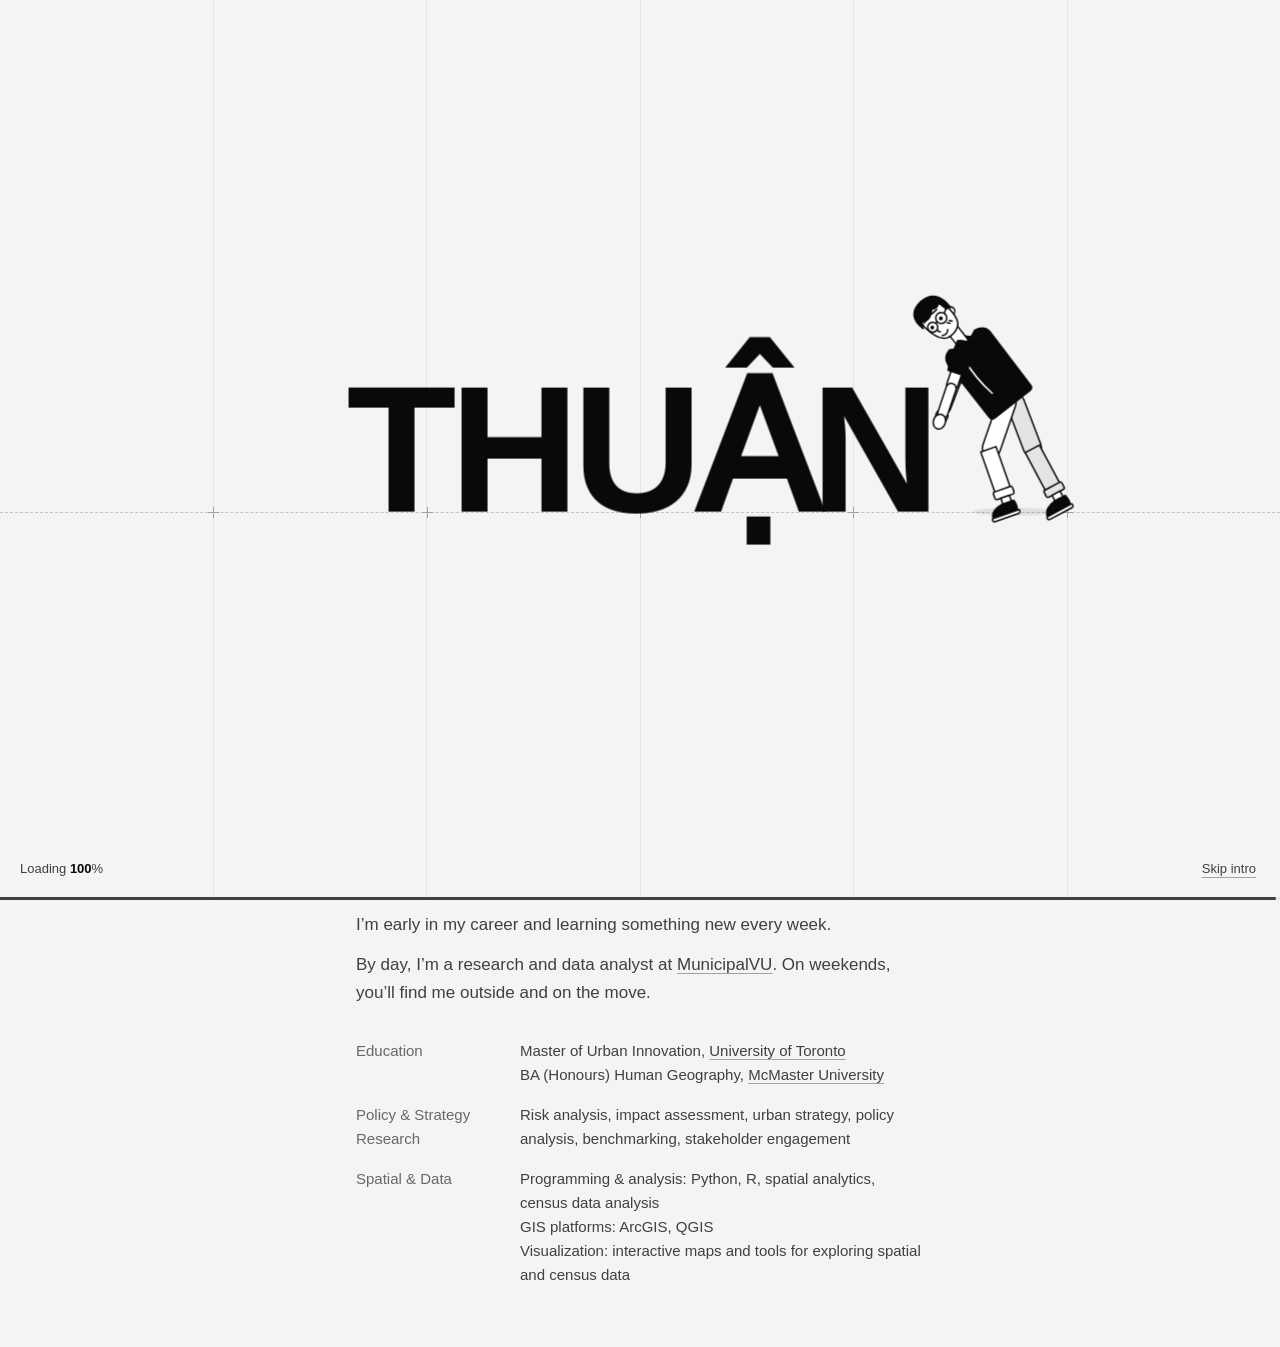
==== index.html @ a72962d1 "Give the home intro a lead line, tidy spacing, theme selection and focus Co-Authored-By: Claude Opus" ====
<!DOCTYPE html>
<html lang="en">
<head>
  <meta charset="UTF-8">
  <meta name="viewport" content="width=device-width, initial-scale=1.0">
  <link rel="preconnect" href="https://rsms.me/">
  <link rel="stylesheet" href="https://rsms.me/inter/inter.css">

  <link rel="stylesheet" href="assets/css/styles.css?v=1.13.0">
  <link rel="stylesheet" href="assets/hero/hero.css?v=1.3.0">
  <link rel="stylesheet" href="assets/preloader/preloader.css?v=1.0.0">

  <!-- Intro: GSAP, and take over the screen only on a visitor's first page view this session -->
  <script src="https://cdnjs.cloudflare.com/ajax/libs/gsap/3.12.5/gsap.min.js"></script>
  <script>
    try {
      if (window.gsap && !sessionStorage.getItem('intro-seen')) document.documentElement.classList.add('is-loading');
    } catch (e) { /* storage blocked: skip the intro */ }
  </script>

  <!-- SEO -->
  <title>Thuan Truong</title>
  <meta name="description" content="I'm Thuan Truong, an urban innovator based in the Greater Toronto Area.">
  <meta name="keywords" content="Thuan Truong, urban innovation, university of toronto, Thuan Truong, Tim Truong">

  <!-- Favicons -->
  <link rel="icon" href="/favicon.ico" sizes="32x32">
  <link rel="icon" href="/favicon.svg" type="image/svg+xml">
  <link rel="apple-touch-icon" href="/apple-touch-icon.png">

  <!-- Browser Theme Colours -->
  <meta name="theme-color" content="#fafafa">

  <!-- Open Graph -->
  <meta property="og:title" content="Thuan Truong | Urban Innovator in the Greater Toronto Area" />
  <meta property="og:description" content="Urban innovator in the Greater Toronto Area, using data to help cities make better decisions." />
  <meta property="og:type" content="website" />
  <meta property="og:site_name" content="Thuan Truong" />
  <meta property="og:locale" content="en_CA" />
  <meta property="og:image" content="https://www.thuantruong.com/icon.png" />

  <!-- Google Search Console -->
  <meta name="google-site-verification" content="v890DFK9hiMHU7zcKtVhaKHDAS08AL4XnvqRzfYTud4" />

  <!-- Canonical URL -->
  <link rel="canonical" href="https://www.thuantruong.com/" />

  <!-- Schema.org structured data -->
  <script type="application/ld+json">
    {
      "@context": "https://schema.org",
      "@type": "Person",
      "name": "Thuận Truong",
      "jobTitle": "Research and Data Analyst",
      "worksFor": {
        "@type": "Organization",
        "name": "MunicipalVU",
        "url": "https://municipalvu.ca/"
      },
      "address": {
        "@type": "PostalAddress",
        "addressLocality": "Greater Toronto Area",
        "addressRegion": "Ontario",
        "addressCountry": "Canada"
      },
      "url": "https://www.thuantruong.com/",
      "sameAs": [
        "https://www.linkedin.com/in/tt-truong/"
      ],
      "email": "truongthuan216@gmail.com"
    }
  </script>

</head>
<body class="home">

  <!-- Intro: plays once per session (assets/preloader). Hidden unless html.is-loading. -->
  <div class="pl" id="preloader">
    <div class="pl-grid" aria-hidden="true"></div>

    <div class="pl-stage" aria-hidden="true">
      <div class="pl-guide"></div>
      <div class="pl-marks"></div>

      <div class="pl-push">
      <div class="pl-word">
        <span class="pl-marker"></span>
        <span class="pl-l"><span class="pl-g">T</span></span><span class="pl-l"><span class="pl-g">h</span></span><span class="pl-l"><span class="pl-g">u</span></span><span class="pl-l"><span class="pl-g">ậ</span></span><span class="pl-l"><span class="pl-g">n</span></span><span class="pl-base"></span>
      </div>
      </div>

      <!-- SVG is assembled from the part templates in CHARACTER below -->
      <div class="pl-char"></div>
    </div>

    <div class="pl-bar" aria-hidden="true"><div class="pl-bar-fill"></div></div>
    <span class="pl-count" aria-hidden="true">Loading <b>0</b>%</span>
    <span class="pl-sr" role="status">Loading Thuận Trương’s website</span>
    <button class="pl-skip" type="button">Skip intro</button>
  </div>

  <main class="home-column">
  <section class="hero" aria-labelledby="hero-title">
    <h1 class="hero-title" id="hero-title">
      <span class="hero-line"><span class="hero-hello" id="greeting-toggle" role="button" tabindex="0" aria-pressed="false" aria-controls="pronunciation" aria-describedby="hero-hint"><span class="hero-hint" id="hero-hint" aria-hidden="true">Tap “Xin chào” for pronunciation</span>Xin chào,</span></span>
      <span class="hero-line">I’m <span class="hero-marker">Thuận</span><span class="visually-hidden"> Truong</span></span>
    </h1>

    <div class="hero-pron" id="pronunciation">
      <p>"Xin chào" means "Hello" and is pronounced like "seen chow" with careful attention to tones.</p>
      <p><strong>Xin:</strong> Pronounced like "seen" with a soft 's' sound, using a mid-level tone without rising or falling inflection.</p>
      <p><strong>Chào:</strong> Pronounced like "chow" but with a falling tone, starting high and dropping down. The tone is crucial, as it distinguishes this greeting from other words with similar sounds.</p>
    </div>

    <div class="hero-grid">
      <site-avatar class="hero-avatar"></site-avatar>

      <div class="hero-side">
        <div class="hero-meter">
          <div class="hero-meter-row">
            <span class="hero-label">Current mood</span>
            <span class="hero-mood">chill</span>
          </div>
          <div class="hero-meter-row hero-meter-row--bar">
            <span class="hero-label">Patience</span>
            <span class="hero-label hero-num">100%</span>
          </div>
          <div class="hero-track" aria-hidden="true"><div class="hero-fill"></div></div>
        </div>

        <div class="hero-copy">
          <div class="site-social">
            <ul>
              <li><a href="https://www.linkedin.com/in/tt-truong/" target="_blank" aria-label="LinkedIn"><img src="assets/icons/linkedin-icon.png" alt=""></a></li>
              <li><a href="mailto:truongthuan216@gmail.com" aria-label="Email"><img src="assets/icons/email-icon.png" alt=""></a></li>
            </ul>
          </div>
        </div>
      </div>
    </div>
  </section>

    <hr class="home-divider">

    <nav class="site-nav">
      <ul>
        <li hidden><a href="index.html" data-panel="home" aria-current="page">home</a></li>
        <li><a href="projects/" data-panel="projects">projects</a></li>
        <li><a href="writings/" data-panel="writings">writings</a></li>
      </ul>
    </nav>

    <section class="home-panel is-active" id="panel-home" aria-label="home">
      <div class="home-intro">
        <p class="intro-lead">I’m an urban innovator in the Greater Toronto Area. I use data to <span class="intro-mark">help cities make better decisions.</span></p>
        <p>I’m early in my career and learning something new every week.</p>
        <p>By day, I’m a research and data analyst at <a href="https://municipalvu.ca/" target="_blank" rel="noopener noreferrer" class="location-link">MunicipalVU</a>. On weekends, you’ll find me outside and on the move.</p>
      </div>

      <dl class="home-facts">
        <div class="fact">
          <dt>Education</dt>
          <dd>
            <p>Master of Urban Innovation, <a href="https://www.utoronto.ca/" target="_blank" rel="noopener noreferrer" class="location-link">University of Toronto</a></p>
            <p>BA (Honours) Human Geography, <a href="https://www.mcmaster.ca/" target="_blank" rel="noopener noreferrer" class="location-link">McMaster University</a></p>
          </dd>
        </div>
        <div class="fact">
          <dt>Policy &amp; Strategy Research</dt>
          <dd>Risk analysis, impact assessment, urban strategy, policy analysis, benchmarking, stakeholder engagement</dd>
        </div>
        <div class="fact">
          <dt>Spatial &amp; Data</dt>
          <dd>
            <p>Programming &amp; analysis: Python, R, spatial analytics, census data analysis</p>
            <p>GIS platforms: ArcGIS, QGIS</p>
            <p>Visualization: interactive maps and tools for exploring spatial and census data</p>
          </dd>
        </div>
      </dl>
    </section>

    <section class="home-panel" id="panel-projects" aria-label="projects" hidden>
      <!-- Rendered from the projects array in assets/js/scripts.js -->
      <ol class="entry-feed" id="project-list">
        <li class="feed-empty">No projects published yet. The first one is on its way.</li>
      </ol>
    </section>

    <section class="home-panel" id="panel-writings" aria-label="writings" hidden>
      <!-- Rendered from the blogPosts array in assets/js/scripts.js -->
      <ol class="entry-feed" id="blog-list">
        <li class="feed-empty" id="blog-empty-placeholder">No writing published yet. The first essay is on its way.</li>
      </ol>
    </section>
  </main>

  <script src="assets/js/scripts.js?v=1.6.6"></script>
  <script type="module" src="assets/hero/hero.js?v=1.6.0"></script>
  <script src="assets/preloader/preloader.js?v=1.0.0"></script>

  <!-- 100% privacy-first analytics -->
  <script async src="https://scripts.simpleanalyticscdn.com/latest.js"></script>

</body>
</html>
---- assets/css/styles.css ----
* {
  margin: 0;
  padding: 0;
  box-sizing: border-box;
}

:root {
  --primary-color: #09090b;
  --primary-accent: #3f3f46;
  --secondary-color: #67676f;
  --subtle: #a1a1aa;
  --background-color: #f4f4f5;
  --surface-color: #e4e4e7;
}

html {
  font-size: 62.5%;
}

::selection {
  background-color: var(--primary-color);
  color: var(--background-color);
}

a:focus-visible,
button:focus-visible {
  outline: 2px solid var(--primary-color);
  outline-offset: 3px;
  border-radius: 2px;
}

body {
  font-family: Inter, sans-serif;
  font-feature-settings: 'liga' 1, 'calt' 1; /* fix for Chrome */
  color: var(--primary-color);
  background-color: var(--background-color);
  padding-top: calc(3vw + 5rem);
}

@supports (font-variation-settings: normal) {
  body { font-family: InterVariable, sans-serif; }
}


/* SITE HEADER */


.site-header {
  position: fixed;
  top: 0;
  left: 0;
  right: 0;
  z-index: 1000;
  display: flex;
  align-items: center;
  justify-content: space-between;
  padding: 1.5vw;
  background-color: var(--background-color);
  border-bottom: 1px solid var(--surface-color);
  gap: 2rem;
}

/* SITE NAVIGATION */


.site-nav {
  position: static;
  display: flex;
  align-items: center;
  height: auto;
}

.site-nav ul {
  display: flex;
  align-items: center;
  gap: 1rem;
  list-style: none;
}

.site-nav a {
  display: inline-block;
  font-size: 2rem;
  padding: 0.4rem 1rem;
  border-radius: 999px;
  text-decoration: none;
  color: var(--secondary-color);
  transition: transform 0.25s ease, color 0.25s ease, background-color 0.25s ease;
}

.site-nav a[aria-current="page"] {
  color: var(--primary-color);
  background-color: var(--surface-color);
}

@media (hover: hover) {
  .site-nav a:hover {
    color: var(--primary-color);
    transform: skew(-12deg);
  }
}

@media (max-width: 768px) {
  .site-header {
    padding: 3vw;
    gap: 1rem;
  }

  .site-nav ul {
    gap: 0.6rem;
  }

  .site-nav a {
    font-size: 1.6rem;
    padding: 0.3rem 0.8rem;
  }
}

.nav-home span {
  display: inline-block;
  animation: footer-letter-float 2.4s ease-in-out infinite;
}

.nav-home span:nth-child(1) { animation-delay: 0s; }
.nav-home span:nth-child(2) { animation-delay: 0.1s; }
.nav-home span:nth-child(3) { animation-delay: 0.2s; }
.nav-home span:nth-child(4) { animation-delay: 0.3s; }
.nav-home span:nth-child(5) { animation-delay: 0.4s; }
.nav-home span:nth-child(6) { animation-delay: 0.5s; }


/* SITE SOCIAL ICONS */


.site-social {
  position: static;
  display: flex;
  align-items: center;
  height: auto;
}

.site-social ul {
  display: flex;
  align-items: center;
  gap: 0.8rem;
  list-style: none;
}

.site-social a {
  display: flex;
  align-items: center;
  justify-content: center;
  width: 4.4rem;
  height: 4.4rem;
  background-color: #fff;
  border-radius: 50%;
  transition: transform 0.25s ease;
}

.site-social img {
  height: 2.4rem;
  width: auto;
  display: block;
}

@media (hover: hover) {
  .site-social a:hover {
    transform: scale(1.1);
  }
}

@media (max-width: 768px) {
  .site-social a {
    width: 3.4rem;
    height: 3.4rem;
  }

  .site-social img {
    height: 1.8rem;
  }
}


/* ABOUT SECTION */


.about-section {
  width: 95%;
  margin: 10vh auto 0 auto;
  padding-bottom: 16rem;
}

.about {
  display: grid;
  grid-template-columns: 1fr 3fr;
}

.about h2 {
  font-size: 4rem;
  font-weight: 400;
  color: var(--primary-accent);
}

.about-list:not(:last-child) {
  margin-bottom: 10rem;
}

.about-item:not(:last-child) {
  margin-bottom: 3rem;
}

.about-item h3 {
  font-size: 3rem;
  font-weight: 300;
  margin-bottom: 1rem;
  display: flex;
  align-items: center;
  gap: 1rem;
}

.about-projects h3 {
  margin-bottom: 0;
}

.about-item-note {
  font-size: 2.5rem;
  font-weight: 200;
  color: var(--subtle);
}

.about-item p {
  font-size: 2.5rem;
  font-weight: 200;
}

.languages-tag {
  color: var(--secondary-color);
  padding: 0.5rem 0;
  display: flex;
  justify-content: space-between;
}

.project-date {
  color: var(--subtle);
  font-weight: 200;
}

.location-link {
  color: inherit;
  text-decoration: underline;
  text-underline-offset: 3px;
  text-decoration-color: var(--subtle);
  transition: text-decoration-color 0.25s ease, color 0.25s ease;
}

@media (hover: hover) {
  .location-link:hover {
    color: var(--primary-accent);
    text-decoration-color: var(--primary-accent);
  }
}

@media (max-width: 768px) {
  .about-section {
    padding-bottom: 10rem;
  }

  .about {
    grid-template-columns: 1fr;
  }

  .about h2:not(:last-child) {
    margin-bottom: 2rem;
  }

  .about-list:not(:last-child) {
    margin-bottom: 5rem;
  }
}


/* SHARED ANIMATION */


@keyframes footer-letter-float {
  0%, 100% {
    transform: translateY(0);
  }
  50% {
    transform: translateY(-0.6rem);
  }
}


/* HOMEPAGE: single centered column */


.home {
  padding-top: 0;
}

.home-column {
  max-width: 60rem;
  margin: 0 auto;
  padding: max(6rem, 12vh) 1.6rem 6rem;
}

.home .site-social {
  margin-top: 2.4rem;
}

.home-divider {
  border: 0;
  border-top: 1px solid var(--surface-color);
  margin-top: 2rem;
}

.home .site-nav {
  margin-top: 2rem;
}

.home .site-nav ul {
  flex-wrap: wrap;
  gap: 2.4rem;
}

.home .site-nav a {
  padding: 0;
  border-radius: 0;
}

.home .site-nav a[aria-current="page"] {
  background-color: transparent;
  text-decoration: underline;
  text-decoration-thickness: 1px;
  text-underline-offset: 0.6rem;
}

.home .site-social ul {
  gap: 1.6rem;
}

.home .site-social a {
  width: auto;
  height: auto;
  background-color: transparent;
  border-radius: 0;
}

.home-panel {
  margin-top: 3.2rem;
}

.home-panel.is-active {
  animation: home-panel-in 0.35s ease-out;
}

@keyframes home-panel-in {
  from { opacity: 0; transform: translateY(0.8rem); }
  to { opacity: 1; transform: none; }
}

@media (prefers-reduced-motion: reduce) {
  .home-panel.is-active {
    animation: none;
  }
}

@media (max-width: 600px) {
  .home-column {
    padding-top: 3rem;
  }
}


/* INNER PAGES (writings) */


.section-label {
  font-size: 1.1rem;
  font-weight: 500;
  text-transform: uppercase;
  letter-spacing: 0.12em;
  color: var(--subtle);
  margin-bottom: 1.2rem;
}

.page {
  max-width: 72rem;
  margin: 0 auto;
  padding: 6rem 1.6rem 8rem;
}

.page-header h1 {
  font-size: clamp(3.6rem, 7vw, 5.6rem);
  font-weight: 500;
  letter-spacing: -0.04em;
  line-height: 1;
}

.page-header p {
  margin-top: 1rem;
  font-size: 1.6rem;
  color: var(--secondary-color);
}

.page-section {
  margin-top: 4.8rem;
}

@media (max-width: 600px) {
  .page {
    padding-top: 3.2rem;
  }

  .page-section {
    margin-top: 3.6rem;
  }
}


/* HOME INTRO + TEASER GRID: plain text, no boxes */


.home-intro p {
  font-size: 1.7rem;
  line-height: 1.65;
  color: var(--primary-accent);
}

.home-intro p + p {
  margin-top: 1.2rem;
}

/* The one statement the page makes about the work: hero weight, same highlighter as the name. */
.home-intro .intro-lead {
  font-size: 2.2rem;
  font-weight: 650;
  line-height: 1.28;
  letter-spacing: -0.02em;
  color: var(--primary-color);
  text-wrap: balance;
}

@media (min-width: 768px) {
  .home-intro .intro-lead {
    font-size: 2.8rem;
  }
}

.home-intro .intro-lead + p {
  margin-top: 2.4rem;
}

.intro-mark {
  padding-inline: 0.04em;
  background: linear-gradient(transparent 58%, #f2b31b 58%, #f2b31b 92%, transparent 92%);
  -webkit-box-decoration-break: clone;
  box-decoration-break: clone;
}

/* PROJECT & WRITING FEEDS: plain text list */


.entry-feed {
  list-style: none;
}

.entry-item + .entry-item {
  margin-top: 3.6rem;
}

.entry-date {
  font-size: 1.3rem;
  color: var(--subtle);
}

.entry-heading {
  margin-top: 0.4rem;
  font-size: 2rem;
  font-weight: 500;
  line-height: 1.3;
}

.entry-heading a {
  color: inherit;
  text-decoration: underline;
  text-decoration-color: transparent;
  text-underline-offset: 3px;
  transition: text-decoration-color 0.2s ease;
}

@media (hover: hover) {
  .entry-heading a:hover {
    text-decoration-color: currentColor;
  }
}

.entry-subtitle {
  margin-top: 0.2rem;
  font-size: 1.4rem;
  color: var(--secondary-color);
}

.entry-subtitle:empty {
  display: none;
}

.entry-teaser {
  margin-top: 0.8rem;
  font-size: 1.6rem;
  line-height: 1.65;
  color: var(--primary-accent);
  max-width: 60ch;
}

.feed-empty {
  font-size: 1.6rem;
  line-height: 1.65;
  color: var(--secondary-color);
}


/* HOME FACTS: education + skills as plain text rows */


.home-facts {
  margin-top: 3.2rem;
  display: grid;
  gap: 1.6rem;
}

.fact {
  display: grid;
  grid-template-columns: 14rem 1fr;
  gap: 0.4rem 2.4rem;
  font-size: 1.5rem;
  line-height: 1.6;
}

.fact dt {
  color: var(--secondary-color);
}

.fact dd {
  color: var(--primary-accent);
}

@media (max-width: 600px) {
  .home-facts {
    gap: 2.4rem;
  }

  .fact {
    grid-template-columns: 1fr;
  }
}
---- assets/hero/hero.css ----
/*
 * Home hero: hint + headline on top, then avatar (centre), copy (left) and
 * mood meter (right) on wide screens; a single stack on narrow ones. Uses the
 * site's tokens and Inter from assets/css/styles.css.
 * Note: the site sets html { font-size: 62.5% }, so 1rem = 10px here.
 */
.hero {
  --hero-marker: #f2b31b;
  /* Headline size: two lines on phones, one line from 640px. Also used to tuck the avatar under it. */
  --hero-type: min(13.5vw, 76px);

  position: relative;
  isolation: isolate;
  display: flex;
  flex-direction: column;
  align-items: center;
  /* Wider than the 60rem column so the three columns fit; 16px gutters. */
  width: calc(2 * min(50vw - 16px, 600px));
  margin-left: calc(50% - min(50vw - 16px, 600px));
  text-align: center;
  color: var(--primary-color);
}
@media (min-width: 640px) {
  .hero {
    --hero-type: min(calc((100vw - 64px) / 10.2), 84px);
  }
}

/* Less top padding than the column's default (12vh) so the hero sits higher. */
.home-column:has(> .hero) {
  padding-top: max(3.2rem, 6vh);
}

/* Hint: sits directly above "Xin chào," (it lives inside that button). */
.hero-hint {
  position: absolute;
  bottom: 100%;
  left: 50%;
  translate: -50% 0;
  margin-bottom: 0.4rem;
  font-size: 1.3rem;
  font-weight: 500;
  line-height: 1.2;
  letter-spacing: 0;
  text-transform: none;
  white-space: nowrap;
  color: var(--primary-accent);
}

/* 2. Headline */
.hero-title {
  width: max-content;
  margin-top: 1.6rem; /* room for the hint above "Xin chào," */
  padding-block: 0.08em;
  font-size: var(--hero-type);
  font-weight: 900;
  line-height: 1.16;
  letter-spacing: -0.04em;
  text-transform: uppercase;
}
.hero-line {
  display: block;
}
@media (min-width: 640px) {
  .hero-title {
    line-height: 1.1;
    white-space: nowrap;
  }
  .hero-line {
    display: inline;
  }
}
.hero-hello {
  position: relative;
  cursor: pointer;
  border-radius: 0.08em;
}
.hero-hello:focus-visible {
  outline: 3px solid var(--primary-color);
  outline-offset: 4px;
}
/* Highlighter pass on the lower half of the name. */
.hero-marker {
  padding-inline: 0.05em;
  background: linear-gradient(transparent 54%, var(--hero-marker) 54%, var(--hero-marker) 90%, transparent 90%);
  -webkit-box-decoration-break: clone;
  box-decoration-break: clone;
}

/* Pronunciation guide, opened by tapping "Xin chào," (scripts.js toggles .is-flipped). */
.hero-pron {
  display: none;
  max-width: 52ch;
  margin-top: 1.2rem;
  font-size: 1.5rem;
  line-height: 1.6;
  color: var(--primary-accent);
}
.hero-pron p + p {
  margin-top: 0.6rem;
}
.hero:has(.hero-hello.is-flipped) .hero-pron {
  display: block;
}

/* 3. Avatar, with the mood meter and the copy always stacked under it. */
.hero-grid {
  display: grid;
  grid-template-columns: minmax(0, 1fr);
  justify-items: center;
  width: 100%;
  text-align: left;
}
.hero-side {
  position: relative;
  z-index: 10;
  width: 100%;
  max-width: 42rem;
  margin-top: 2rem;
}
.hero-copy {
  margin-top: 1.6rem;
}

@media (min-width: 640px) {
  .hero-side {
    max-width: 46rem;
  }
}

/* Social icons under the meter */
.home .hero .site-social {
  margin-top: 0.8rem;
  margin-left: -1rem; /* optically align the first icon with the text */
}
.home .hero .site-social ul {
  gap: 0.4rem;
}
.home .hero .site-social a {
  width: 44px;
  height: 44px;
}

/* Mood meter */
.hero-meter-row {
  display: flex;
  align-items: baseline;
  justify-content: space-between;
  margin-bottom: 1.2rem;
}
/* Patience: the number sits right beside its label, not at the far end of the row. */
.hero-meter-row--bar {
  justify-content: flex-start;
  gap: 0.8rem;
  margin-bottom: 0.6rem;
}
.hero-label {
  font-size: 1.3rem;
  font-weight: 500;
  line-height: 1.2;
  color: var(--secondary-color);
}
.hero-num {
  font-variant-numeric: tabular-nums;
}
.hero-mood {
  font-size: 1.5rem;
  font-weight: 700;
  letter-spacing: -0.01em;
}
.hero-track {
  height: 6px;
  overflow: hidden;
  border-radius: 999px;
  background: var(--surface-color);
}
.hero-fill {
  width: 100%;
  height: 100%;
  border-radius: inherit;
  background: var(--primary-accent);
  transition: width 0.15s;
}

/* ------------------------------------------------------------------------
 * <site-avatar> (assets/hero/avatar.js)
 * --------------------------------------------------------------------- */
.hero-avatar {
  display: block;
  position: relative;
  width: clamp(240px, 64vw, 340px);
  aspect-ratio: 1;
  margin-top: 11rem; /* room for the notes above the avatar on phones */
}
@media (min-width: 640px) {
  .hero-avatar {
    width: clamp(260px, min(42vw, 46svh), 440px);
    margin-top: 0;
  }
}
@media (min-width: 960px) {
  /* Tuck up under the headline so the hair breaks over the type. */
  .hero-grid {
    --avatar-w: clamp(280px, min(32vw, 44svh), 440px);
  }
  .hero-avatar {
    --note-top: calc(var(--hero-type) * 0.3 + 1rem); /* keep the top notes below the headline */
    width: var(--avatar-w);
    margin-top: calc(var(--hero-type) * -0.3);
  }
}
/* While the pronunciation guide is open, sit below it instead of tucking up over it. */
@media (min-width: 640px) {
  .hero:has(.hero-hello.is-flipped) .hero-avatar {
    --note-top: 0px;
    margin-top: 2.4rem;
  }
}

.avatar-figure {
  position: relative;
  z-index: 30;
  width: 100%;
  height: 100%;
  border-radius: 40% 40% 12% 12%;
  cursor: grab;
  -webkit-tap-highlight-color: transparent;
  -webkit-user-select: none;
  user-select: none;
  transition: transform 0.4s cubic-bezier(0.34, 1.56, 0.64, 1);
}
.avatar-figure:focus-visible {
  outline: 3px solid var(--primary-color);
  outline-offset: 4px;
}
.avatar-svg {
  display: block;
  width: 100%;
  height: 100%;
  /* Fade the shirt out so the bust sits on the page with no backdrop. */
  -webkit-mask-image: linear-gradient(#000 80%, transparent 98.5%);
  mask-image: linear-gradient(#000 80%, transparent 98.5%);
}
/* With WebGL the canvas draws the face; the SVG keeps its box for layout and eye maths. */
.hero-avatar.is-gl .avatar-svg {
  visibility: hidden;
}
/* Without WebGL: a small tilt/bounce on hover instead of the jelly bounce. */
@media (hover: hover) {
  .hero-avatar:not(.is-gl) .avatar-figure:hover {
    transform: rotate(-2deg) translateY(-4px);
  }
}

/* Full-hero canvas: the stretched face can spill over the copy; never takes pointer events. */
.avatar-canvas {
  position: absolute;
  inset: 0;
  z-index: 20;
  width: 100%;
  height: 100%;
  pointer-events: none;
}

/* Notes: "urban innovator.", "system thinker.", "data analyst.", "nature lover."
 * All appear together. Each arrow points at the avatar but ends outside it.
 * Phones: a two-row grid above the avatar; the bottom row's arrows point down at it. */
.avatar-notes {
  position: absolute;
  z-index: 40;
  bottom: calc(100% + 3rem);
  left: 50%;
  translate: -50% 0;
  display: grid;
  grid-template-columns: 1fr 1fr;
  gap: 1.4rem 1.2rem;
  width: min(100vw - 32px, 36rem);
  pointer-events: none;
}
.avatar-note {
  position: relative;
  font-size: 1.5rem;
  font-weight: 700;
  line-height: 1.5;
  white-space: nowrap;
  color: var(--primary-color);
  opacity: 0;
  translate: 0 6px;
  transition:
    opacity 0.3s ease,
    translate 0.3s ease;
}
.avatar-note:nth-child(odd) {
  justify-self: end;
}
.avatar-note--tl { rotate: -4deg; }
.avatar-note--tr { rotate: 3deg; }
.avatar-note--l { rotate: 3deg; }
.avatar-note--r { rotate: -4deg; }

.avatar-note-arrow {
  position: absolute;
  width: 3.2rem;
  height: 2.8rem;
  stroke: currentColor;
  stroke-width: 2.4;
  stroke-linecap: round;
  stroke-linejoin: round;
}
.avatar-note-arrow path {
  stroke-dasharray: 1;
  stroke-dashoffset: 1;
  transition: stroke-dashoffset 0.4s ease 0.1s;
}
.avatar-note-arrow path + path {
  transition-delay: 0.42s;
  transition-duration: 0.15s;
}
/* Phones: only the bottom row has arrows, curving down toward the middle. */
.avatar-note--tl .avatar-note-arrow,
.avatar-note--tr .avatar-note-arrow {
  display: none;
}
.avatar-note--l .avatar-note-arrow,
.avatar-note--r .avatar-note-arrow {
  top: 85%;
}
/* Under the middle of each word, leaning slightly inward, so the two never cross. */
.avatar-note--l .avatar-note-arrow {
  left: 50%;
  transform: scaleX(-1) rotate(-72deg);
}
.avatar-note--r .avatar-note-arrow {
  left: 25%;
  transform: rotate(-72deg);
}

.hero-avatar.is-noted .avatar-note {
  opacity: 1;
  translate: 0 0;
}
.hero-avatar.is-noted .avatar-note-arrow path {
  stroke-dashoffset: 0;
}

/* Wider screens: one note in each upper corner and one on each side. */
@media (min-width: 640px) {
  .avatar-notes {
    display: block;
    inset: 0;
    bottom: auto;
    left: 0;
    translate: none;
    width: auto;
    height: 100%;
  }
  .avatar-note {
    position: absolute;
    font-size: clamp(1.6rem, 1.4vw, 1.9rem);
  }
  .avatar-note-arrow,
  .avatar-note--tl .avatar-note-arrow,
  .avatar-note--tr .avatar-note-arrow {
    display: block;
    width: 4.4rem;
    height: 3.9rem;
  }
  /* Upper corners: curved arrows down toward the hair, ending beside it. */
  .avatar-note--tr {
    top: max(13%, var(--note-top, 0px));
    left: 90%;
  }
  .avatar-note--tl {
    top: max(13%, var(--note-top, 0px));
    right: 90%;
  }
  .avatar-note--tr .avatar-note-arrow {
    top: calc(100% - 0.4rem);
    left: -3.4rem;
    transform: none;
  }
  .avatar-note--tl .avatar-note-arrow {
    top: calc(100% - 0.4rem);
    right: -3.4rem;
    left: auto;
    transform: scaleX(-1);
  }
  /* Sides: flatter arrows toward the ears, ending beside them. */
  .avatar-note--r {
    top: 30%;
    left: 104%;
  }
  .avatar-note--l {
    top: 30%;
    right: 104%;
  }
  .avatar-note--r .avatar-note-arrow {
    top: 50%;
    left: -4.8rem;
    translate: 0 -40%;
    transform: none;
  }
  .avatar-note--l .avatar-note-arrow {
    top: 50%;
    right: -4.8rem;
    left: auto;
    translate: 0 -40%;
    transform: scaleX(-1);
  }
}

/* "pull my face" hint: shown with WebGL until the first pull. */
.avatar-hint {
  position: absolute;
  z-index: 40;
  top: 57%;
  right: -6%;
  rotate: 6deg;
  font-size: 1.4rem;
  font-weight: 600;
  white-space: nowrap;
  color: var(--primary-accent);
  pointer-events: none;
  transition:
    opacity 0.4s,
    translate 0.4s;
}
.avatar-hint svg {
  display: block;
  width: 3.6rem;
  height: 2.4rem;
  margin-left: 0.4rem;
  transform: scaleX(-1);
  stroke: currentColor;
  stroke-width: 1.8;
  stroke-linecap: round;
  stroke-linejoin: round;
}
/* Wider screens: on the left of the avatar (the right side holds the mood/copy column). */
@media (min-width: 640px) {
  .avatar-hint {
    top: 58%;
    right: 92%;
    rotate: -6deg;
    font-size: 1.6rem;
  }
  .avatar-hint svg {
    margin-left: auto;
    transform: none;
  }
}
.hero-avatar:not(.is-gl) .avatar-hint {
  display: none;
}
.avatar-hint[data-gone='1'] {
  opacity: 0;
  translate: 0 8px;
}

/* Grab cursor: a ring that shows over the face and tightens while held. */
.avatar-ring {
  position: fixed;
  left: 0;
  top: 0;
  z-index: 50;
  pointer-events: none;
}
.avatar-ring::before,
.avatar-ring::after {
  content: '';
  position: absolute;
  border-radius: 999px;
  opacity: 0;
  mix-blend-mode: difference;
  transition:
    transform 0.18s cubic-bezier(0.3, 1.6, 0.5, 1),
    opacity 0.18s;
}
.avatar-ring::before {
  width: 34px;
  height: 34px;
  margin: -17px 0 0 -17px;
  border: 1.5px solid #fff;
  transform: scale(0.6);
}
.avatar-ring::after {
  width: 6px;
  height: 6px;
  margin: -3px 0 0 -3px;
  background: #fff;
}
.avatar-ring[data-on='1']::before,
.avatar-ring[data-on='1']::after {
  opacity: 1;
  transform: scale(1);
}
.avatar-ring[data-held='1']::before {
  transform: scale(0.62);
}

.visually-hidden {
  position: absolute;
  width: 1px;
  height: 1px;
  margin: -1px;
  overflow: hidden;
  clip: rect(0 0 0 0);
  white-space: nowrap;
}

/* Reduced motion: fades only. No tilt, no slide, arrow already drawn. */
@media (prefers-reduced-motion: reduce) {
  .avatar-figure,
  .hero-avatar:not(.is-gl) .avatar-figure:hover {
    transition: none;
    transform: none;
  }
  .avatar-note,
  .hero-avatar.is-noted .avatar-note {
    transition: opacity 0.2s ease;
    translate: none;
  }
  .avatar-note-arrow path {
    stroke-dashoffset: 0;
    transition: none;
  }
  .avatar-hint,
  .avatar-ring::before,
  .avatar-ring::after,
  .hero-fill {
    transition: none;
  }
}
---- assets/preloader/preloader.css ----
/*
 * Home page intro (assets/preloader/preloader.js).
 * Plays once per browser session; html.is-loading is set in index.html's <head>.
 * Colours come from the site tokens in assets/css/styles.css.
 */
html.is-loading, html.is-loading body { overflow: hidden; }
.pl-skip:focus-visible { outline: 3px solid var(--primary-color); outline-offset: 3px; border-radius: 6px; }
/* ================= PRELOADER ================= */
.pl {
  --hero-marker: #f2b31b;
  --paper: #ffffff;
  position: fixed; inset: 0; z-index: 2000; display: none;
  font-family: InterVariable, Inter, sans-serif;
  font-size: 16px; /* the site's html is 62.5%; keep inherited text readable */
}
html.is-loading .pl { display: block; }

/* Curtain: columns of the home page background with hairline grid lines */
.pl-grid { position: absolute; inset: 0; display: flex; }
.pl-col { flex: 1; background: var(--background-color); border-right: 1px solid var(--surface-color); }
.pl-col:last-child { border-right: 0; }

.pl-stage { position: absolute; inset: 0; visibility: hidden; }
.pl.is-ready .pl-stage { visibility: visible; }

.pl-guide { position: absolute; left: 0; right: 0; height: 0; border-top: 1px dashed var(--subtle); opacity: .6; }
.pl-cross { position: absolute; width: 11px; height: 11px; margin: -5px 0 0 -5px; }
.pl-cross::before, .pl-cross::after { content: ""; position: absolute; background: var(--subtle); }
.pl-cross::before { left: 5px; top: 0; width: 1px; height: 11px; }
.pl-cross::after { top: 5px; left: 0; height: 1px; width: 11px; }

.pl-push { position: absolute; inset: 0; will-change: transform; }

/* The name: same type as .hero-title / .hero-marker on the home page */
.pl-word {
  position: absolute; left: 50%; top: 50%; transform: translate(-50%, -50%);
  display: flex; align-items: baseline; white-space: nowrap;
  font-weight: 900; line-height: 1.16; letter-spacing: -0.04em; text-transform: uppercase;
  color: var(--primary-color);
}
.pl-marker {
  position: absolute; left: -0.05em; right: -0.01em; top: 54%; bottom: 10%;
  background: var(--hero-marker); transform-origin: 0 50%; transform: scaleX(0);
}
.pl-l { position: relative; display: inline-block; will-change: transform; }
.pl-g { display: inline-block; }
.pl-base { display: inline-block; width: 0; height: 0; }

/* Character: flat line art, ink #09090b on white, like the reference illustrations */
.pl-char { position: absolute; left: 0; top: 0; transform: translate3d(-200vw, 0, 0); will-change: transform; }
.pl-char svg { display: block; width: 100%; height: 100%; overflow: visible; }
.pl-char svg * {
  stroke: var(--primary-color); stroke-width: 1.5px; stroke-linejoin: round; stroke-linecap: round;
  vector-effect: non-scaling-stroke;
}
.pl-char .ink { fill: var(--primary-color); }
.pl-char .paper { fill: var(--paper); }
.pl-char .back { fill: var(--surface-color); }
.pl-char .line { fill: none; }
.pl-char .fold { fill: none; stroke: var(--paper); }
.pl-char .shadow { fill: var(--primary-color); stroke: none; opacity: .08; }

/* Progress bar along the bottom edge (echoes the home page patience bar) */
.pl-bar { position: absolute; left: 0; right: 0; bottom: 0; height: 3px; background: var(--surface-color); }
.pl-bar-fill { height: 100%; background: var(--primary-accent); transform-origin: 0 50%; transform: scaleX(0); }

.pl-count {
  position: absolute; left: 20px; bottom: 24px;
  font-size: 13px; font-weight: 500; color: var(--primary-accent); font-variant-numeric: tabular-nums;
}
.pl-count b { font-weight: 600; color: var(--primary-color); }

.pl-skip {
  background: none; border: 0; cursor: pointer; font-family: inherit;
  position: absolute; right: 20px; bottom: 14px;
  font-size: 13px; font-weight: 500; color: var(--primary-accent); padding: 10px 4px;
  text-decoration: underline; text-decoration-color: var(--subtle); text-underline-offset: 4px;
  transition: color .15s, text-decoration-color .15s;
}
.pl-skip:hover { color: var(--primary-color); text-decoration-color: currentColor; }
.pl-sr { position: absolute; width: 1px; height: 1px; overflow: hidden; clip: rect(0 0 0 0); white-space: nowrap; }

@media (max-width: 640px) {
  .pl-skip { right: 12px; }
  .pl-count { left: 16px; }
}
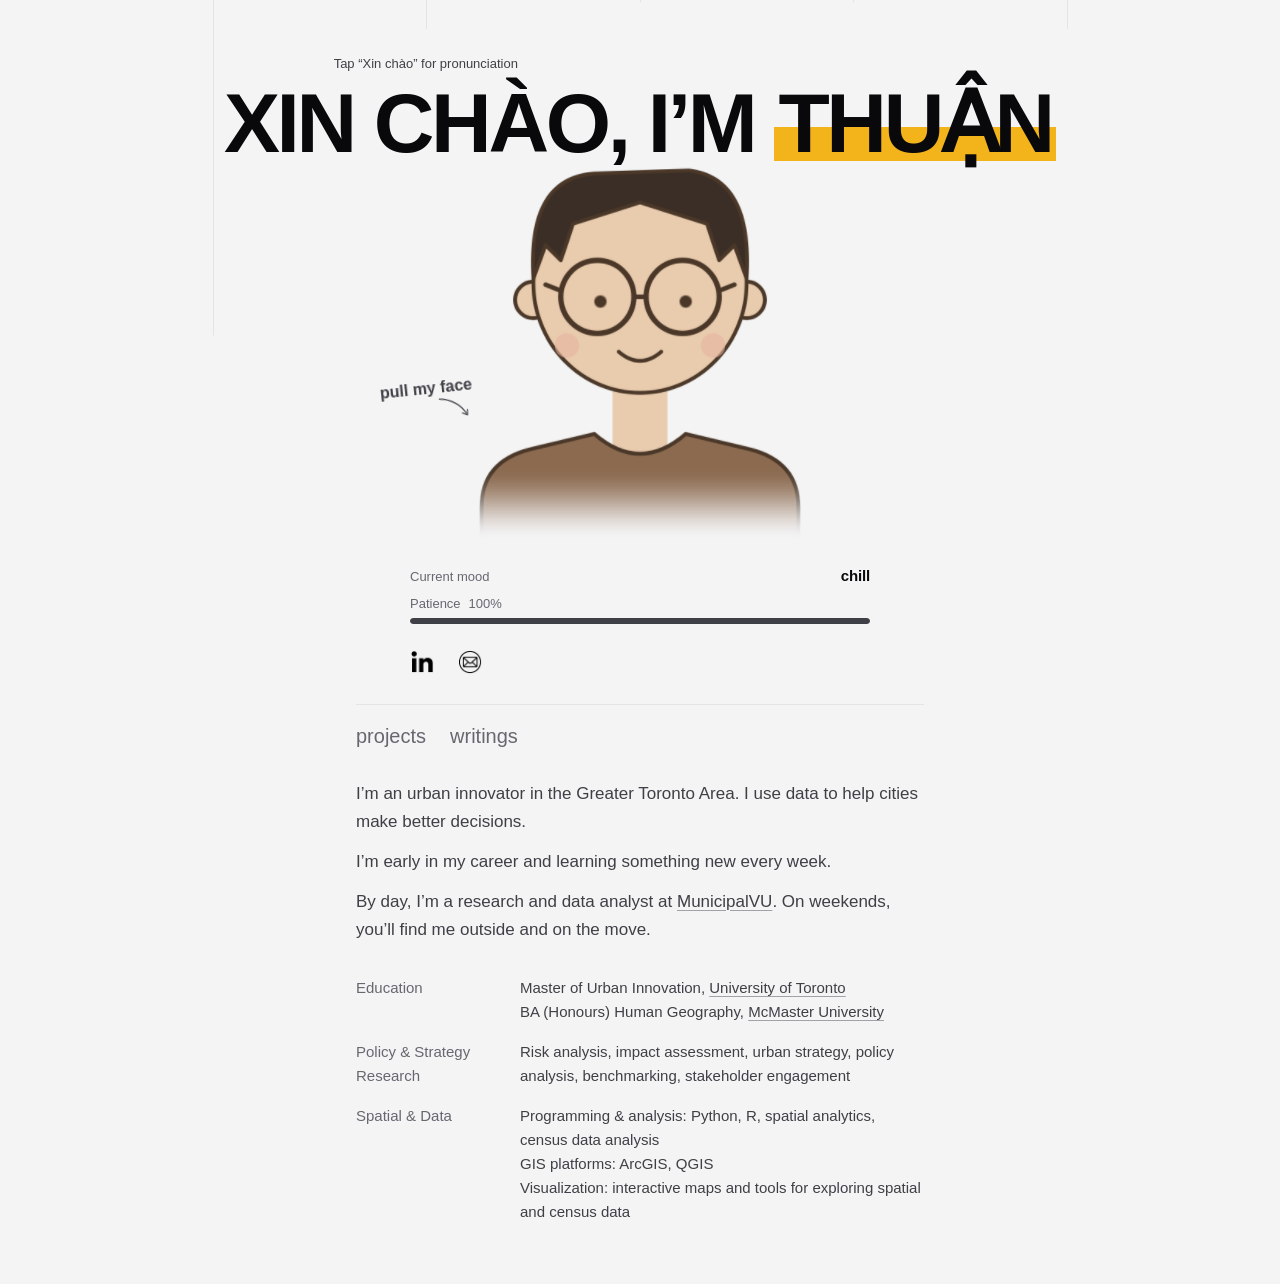
==== commit 0f7c8165: "Return the first intro line to plain paragraph style Co-Authored-By: Claude Opus 5.5 <noreply@anthro" ====
--- a/index.html
+++ b/index.html
@@ -6,7 +6,7 @@
   <link rel="preconnect" href="https://rsms.me/">
   <link rel="stylesheet" href="https://rsms.me/inter/inter.css">
 
-  <link rel="stylesheet" href="assets/css/styles.css?v=1.13.0">
+  <link rel="stylesheet" href="assets/css/styles.css?v=1.14.0">
   <link rel="stylesheet" href="assets/hero/hero.css?v=1.3.0">
   <link rel="stylesheet" href="assets/preloader/preloader.css?v=1.0.0">
 
@@ -152,7 +152,7 @@
 
     <section class="home-panel is-active" id="panel-home" aria-label="home">
       <div class="home-intro">
-        <p class="intro-lead">I’m an urban innovator in the Greater Toronto Area. I use data to <span class="intro-mark">help cities make better decisions.</span></p>
+        <p>I’m an urban innovator in the Greater Toronto Area. I use data to help cities make better decisions.</p>
         <p>I’m early in my career and learning something new every week.</p>
         <p>By day, I’m a research and data analyst at <a href="https://municipalvu.ca/" target="_blank" rel="noopener noreferrer" class="location-link">MunicipalVU</a>. On weekends, you’ll find me outside and on the move.</p>
       </div>
--- a/assets/css/styles.css
+++ b/assets/css/styles.css
@@ -431,33 +431,6 @@
   margin-top: 1.2rem;
 }
 
-/* The one statement the page makes about the work: hero weight, same highlighter as the name. */
-.home-intro .intro-lead {
-  font-size: 2.2rem;
-  font-weight: 650;
-  line-height: 1.28;
-  letter-spacing: -0.02em;
-  color: var(--primary-color);
-  text-wrap: balance;
-}
-
-@media (min-width: 768px) {
-  .home-intro .intro-lead {
-    font-size: 2.8rem;
-  }
-}
-
-.home-intro .intro-lead + p {
-  margin-top: 2.4rem;
-}
-
-.intro-mark {
-  padding-inline: 0.04em;
-  background: linear-gradient(transparent 58%, #f2b31b 58%, #f2b31b 92%, transparent 92%);
-  -webkit-box-decoration-break: clone;
-  box-decoration-break: clone;
-}
-
 /* PROJECT & WRITING FEEDS: plain text list */
 
 
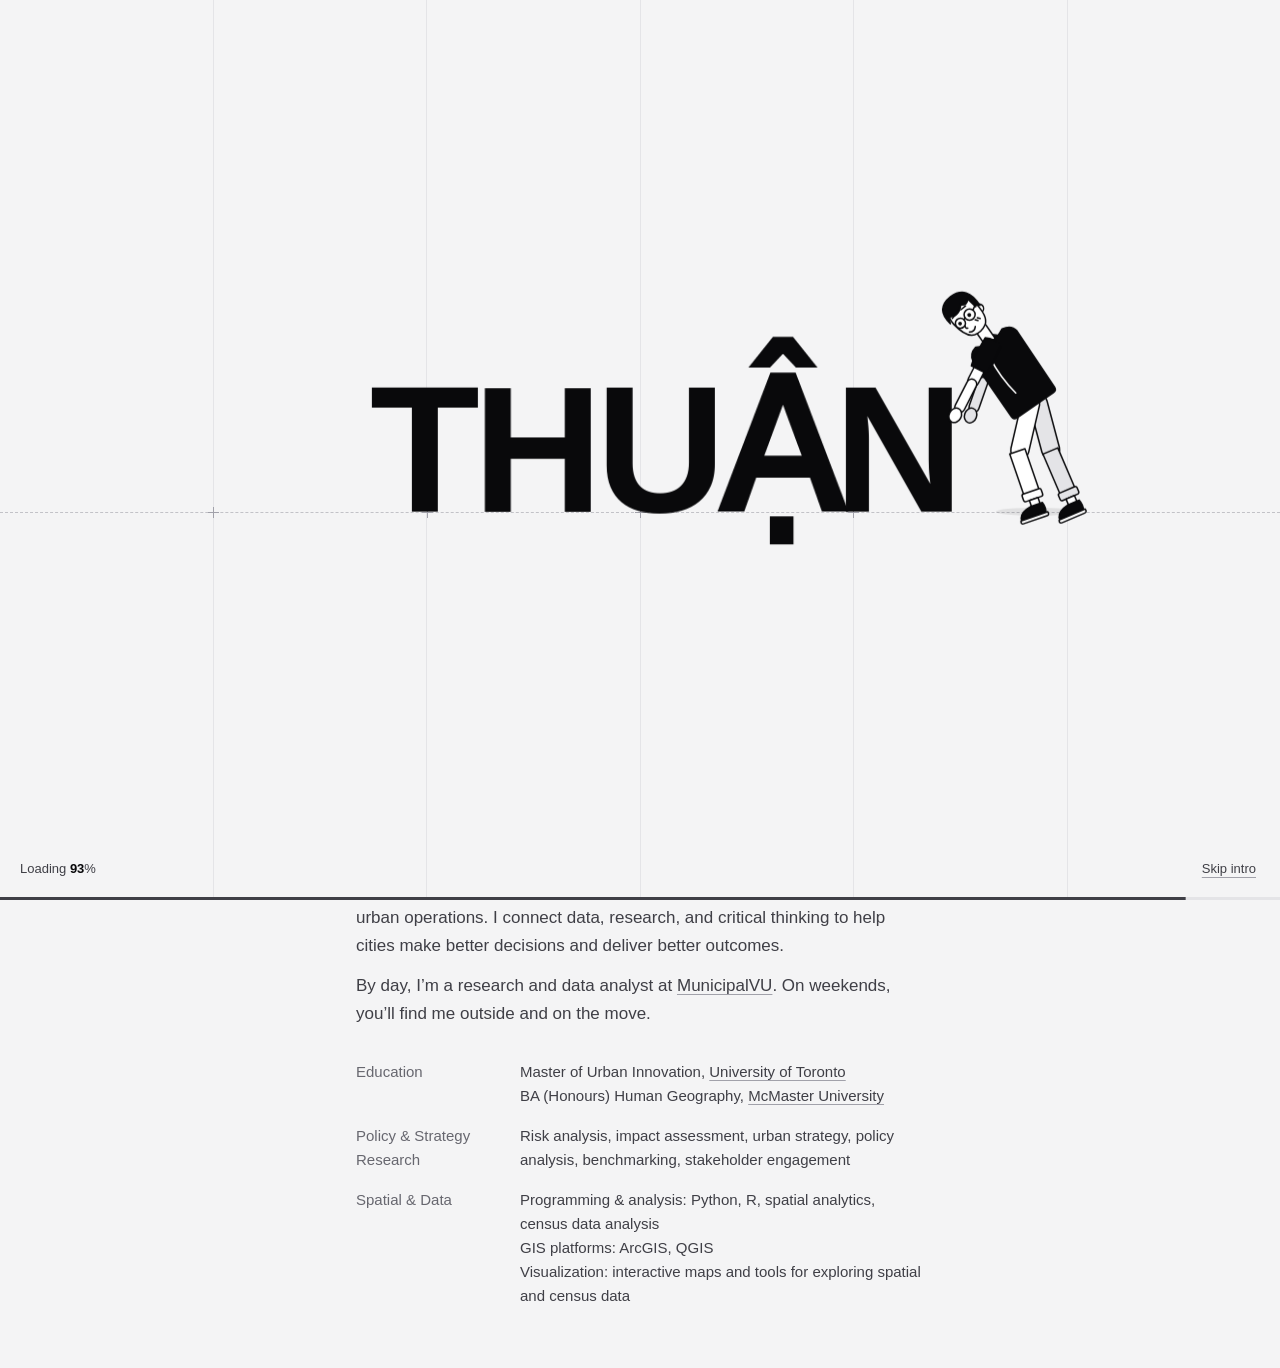
==== commit 17c3e95c: "Update home bio Co-Authored-By: Claude Opus 5.5 <noreply@anthropic.com>" ====
--- a/index.html
+++ b/index.html
@@ -152,8 +152,8 @@
 
     <section class="home-panel is-active" id="panel-home" aria-label="home">
       <div class="home-intro">
-        <p>I’m an urban innovator in the Greater Toronto Area. I use data to help cities make better decisions.</p>
-        <p>I’m early in my career and learning something new every week.</p>
+        <p>I’m an urban innovator based in the Greater Toronto Area. I love putting myself in front of ambiguous questions and complex challenges to help cities navigate an ever-changing world.</p>
+        <p>My work sits at the intersection of public policy, municipal governance, and urban operations. I connect data, research, and critical thinking to help cities make better decisions and deliver better outcomes.</p>
         <p>By day, I’m a research and data analyst at <a href="https://municipalvu.ca/" target="_blank" rel="noopener noreferrer" class="location-link">MunicipalVU</a>. On weekends, you’ll find me outside and on the move.</p>
       </div>
 
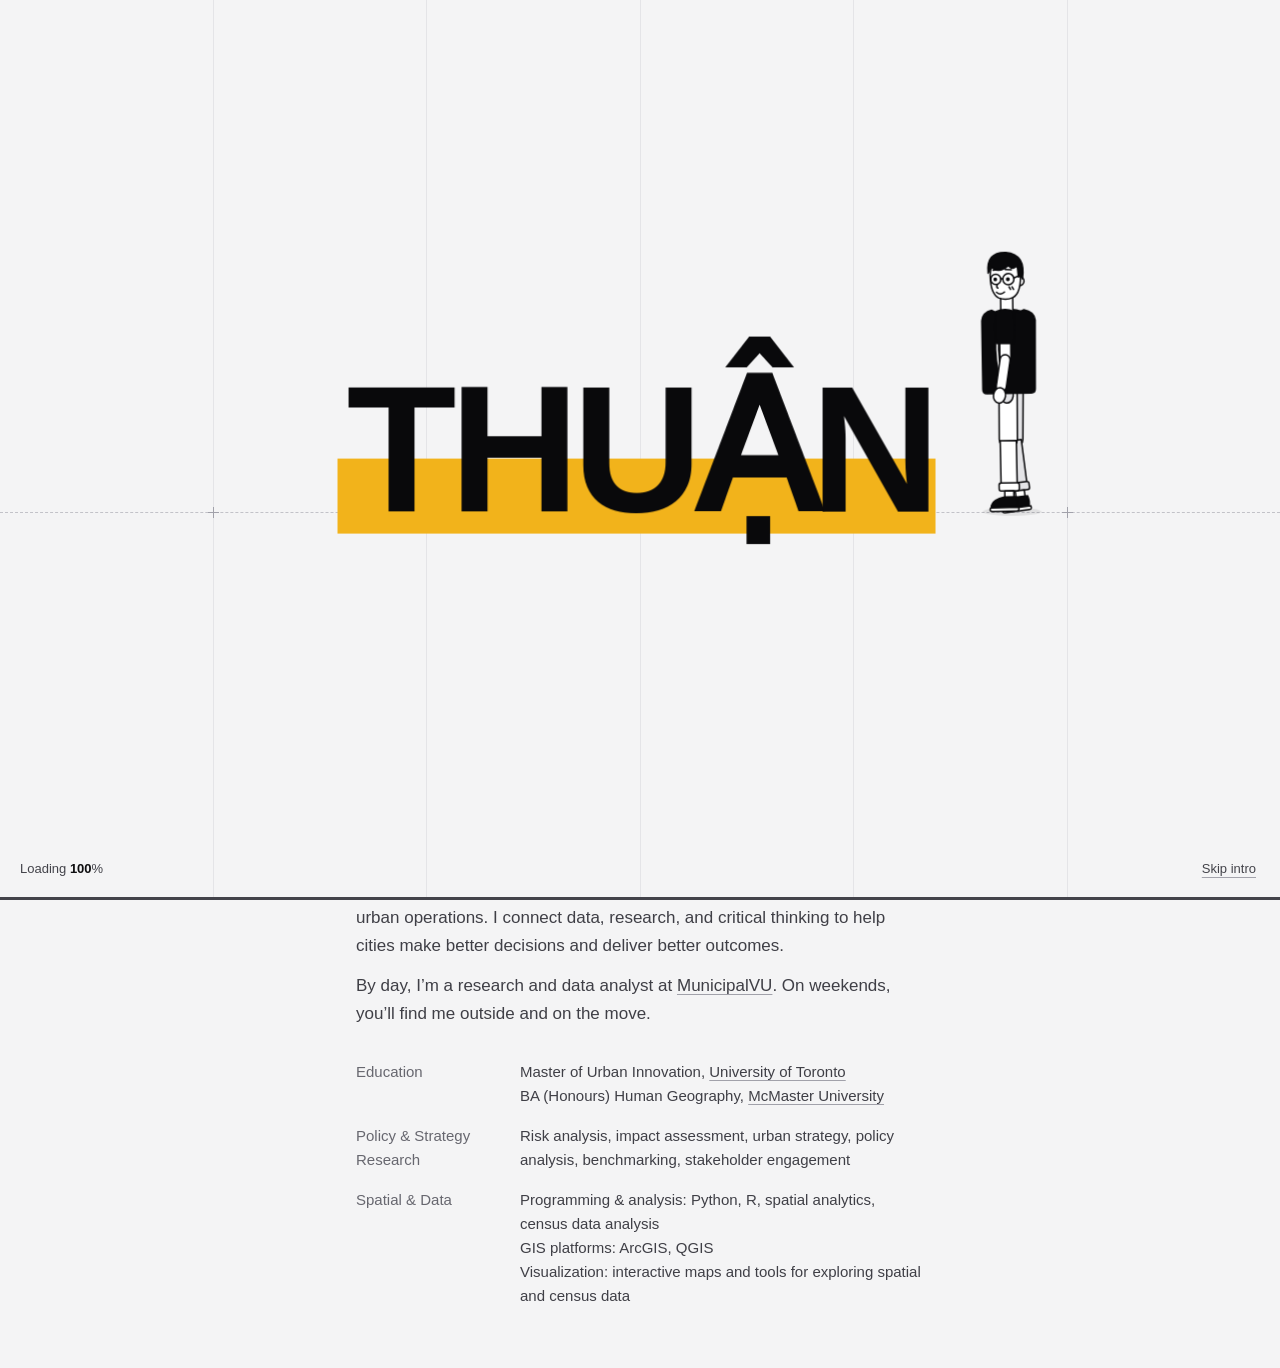
==== commit cd16ce2a: "Add winter maintenance and airports projects; card grid on projects page, row layout on home tabs Co" ====
--- a/index.html
+++ b/index.html
@@ -6,7 +6,7 @@
   <link rel="preconnect" href="https://rsms.me/">
   <link rel="stylesheet" href="https://rsms.me/inter/inter.css">
 
-  <link rel="stylesheet" href="assets/css/styles.css?v=1.14.0">
+  <link rel="stylesheet" href="assets/css/styles.css?v=1.18.0">
   <link rel="stylesheet" href="assets/hero/hero.css?v=1.3.0">
   <link rel="stylesheet" href="assets/preloader/preloader.css?v=1.0.0">
 
@@ -182,6 +182,8 @@
 
     <section class="home-panel" id="panel-projects" aria-label="projects" hidden>
       <!-- Rendered from the projects array in assets/js/scripts.js -->
+      <ul class="chips" id="home-project-filters" aria-label="Filter projects by category" hidden></ul>
+      <p class="sr-note" role="status" id="home-projects-status"></p>
       <ol class="entry-feed" id="project-list">
         <li class="feed-empty">No projects published yet. The first one is on its way.</li>
       </ol>
@@ -195,7 +197,7 @@
     </section>
   </main>
 
-  <script src="assets/js/scripts.js?v=1.6.6"></script>
+  <script src="assets/js/scripts.js?v=1.8.0"></script>
   <script type="module" src="assets/hero/hero.js?v=1.6.0"></script>
   <script src="assets/preloader/preloader.js?v=1.0.0"></script>
 
--- a/assets/css/styles.css
+++ b/assets/css/styles.css
@@ -375,13 +375,20 @@
 /* INNER PAGES (writings) */
 
 
-.section-label {
-  font-size: 1.1rem;
-  font-weight: 500;
-  text-transform: uppercase;
-  letter-spacing: 0.12em;
-  color: var(--subtle);
-  margin-bottom: 1.2rem;
+/* Screen-reader-only text: list headings (the page title already names the list)
+   and "opens in a new tab" notes. */
+.section-label,
+.sr-note {
+  position: absolute;
+  width: 1px;
+  height: 1px;
+  margin: -1px;
+  padding: 0;
+  overflow: hidden;
+  clip: rect(0 0 0 0);
+  clip-path: inset(50%);
+  white-space: nowrap;
+  border: 0;
 }
 
 .page {
@@ -391,16 +398,24 @@
 }
 
 .page-header h1 {
-  font-size: clamp(3.6rem, 7vw, 5.6rem);
+  font-size: 4rem;
   font-weight: 500;
   letter-spacing: -0.04em;
   line-height: 1;
 }
 
+@media (min-width: 768px) {
+  .page-header h1 {
+    font-size: 5.6rem;
+  }
+}
+
 .page-header p {
-  margin-top: 1rem;
-  font-size: 1.6rem;
-  color: var(--secondary-color);
+  margin-top: 1.2rem;
+  font-size: 1.7rem;
+  line-height: 1.5;
+  text-wrap: pretty;
+  color: var(--primary-accent);
 }
 
 .page-section {
@@ -439,27 +454,37 @@
 }
 
 .entry-item + .entry-item {
-  margin-top: 3.6rem;
-}
-
-.entry-date {
-  font-size: 1.3rem;
-  color: var(--subtle);
-}
-
+  margin-top: 4.8rem;
+}
+
+/* Title first, then one meta line, then the description: three clear steps, all in ink. */
 .entry-heading {
-  margin-top: 0.4rem;
-  font-size: 2rem;
-  font-weight: 500;
-  line-height: 1.3;
+  font-size: 2.6rem;
+  font-weight: 650;
+  line-height: 1.2;
+  letter-spacing: -0.025em;
+  color: var(--primary-color);
 }
 
 .entry-heading a {
   color: inherit;
   text-decoration: underline;
-  text-decoration-color: transparent;
-  text-underline-offset: 3px;
+  text-decoration-thickness: 1px;
+  text-decoration-color: var(--subtle);
+  text-underline-offset: 0.18em;
   transition: text-decoration-color 0.2s ease;
+}
+
+.entry-meta {
+  margin-top: 0.8rem;
+  font-size: 1.4rem;
+  font-weight: 500;
+  color: var(--primary-color);
+  font-variant-numeric: tabular-nums;
+}
+
+.entry-meta .entry-sep {
+  margin-inline: 0.5em;
 }
 
 @media (hover: hover) {
@@ -468,18 +493,8 @@
   }
 }
 
-.entry-subtitle {
-  margin-top: 0.2rem;
-  font-size: 1.4rem;
-  color: var(--secondary-color);
-}
-
-.entry-subtitle:empty {
-  display: none;
-}
-
 .entry-teaser {
-  margin-top: 0.8rem;
+  margin-top: 1.2rem;
   font-size: 1.6rem;
   line-height: 1.65;
   color: var(--primary-accent);
@@ -489,7 +504,470 @@
 .feed-empty {
   font-size: 1.6rem;
   line-height: 1.65;
-  color: var(--secondary-color);
+  color: var(--primary-accent);
+}
+
+
+/* HOME TABS: projects and writing as stacked rows, filters above (assets/js/scripts.js) */
+
+
+/* The tab content breaks out of the narrow home column so thumbnails have room. */
+@media (min-width: 720px) {
+  #panel-projects,
+  #panel-writings {
+    width: min(92rem, 100vw - 6.4rem);
+    margin-left: 50%;
+    translate: -50% 0;
+  }
+}
+
+.chips {
+  list-style: none;
+  display: flex;
+  gap: 0.8rem;
+  overflow-x: auto;
+  scrollbar-width: none;
+  margin-bottom: 1.6rem;
+}
+
+.chips::-webkit-scrollbar {
+  display: none;
+}
+
+.chip {
+  white-space: nowrap;
+  padding: 0.7rem 1.4rem;
+  border: 1px solid var(--surface-color);
+  border-radius: 999px;
+  background: none;
+  font: inherit;
+  font-size: 1.4rem;
+  color: var(--primary-accent);
+  cursor: pointer;
+  transition: background-color 0.2s ease, color 0.2s ease;
+}
+
+.chip[aria-pressed="true"] {
+  background-color: var(--surface-color);
+  color: var(--primary-color);
+  font-weight: 600;
+}
+
+@media (hover: hover) {
+  .chip:hover {
+    color: var(--primary-color);
+  }
+}
+
+.rows {
+  list-style: none;
+  border-top: 1px solid var(--surface-color);
+}
+
+.row {
+  padding-block: 3.2rem;
+  border-bottom: 1px solid var(--surface-color);
+}
+
+.row article {
+  display: grid;
+  grid-template-columns: minmax(0, 2fr) minmax(0, 3fr);
+  gap: 3.2rem;
+  align-items: start;
+}
+
+.row--text article {
+  grid-template-columns: minmax(0, 1fr);
+}
+
+.row-thumb {
+  display: block;
+  text-decoration: none;
+  aspect-ratio: 16 / 9;
+  overflow: hidden;
+  border: 1px solid var(--surface-color);
+  border-radius: 0.8rem;
+  background-color: #fff;
+  transition: border-color 0.3s ease;
+}
+
+.row-thumb img {
+  display: block;
+  width: 100%;
+  height: 100%;
+  object-fit: cover;
+  object-position: top left;
+  transition: transform 0.6s cubic-bezier(0.16, 1, 0.3, 1);
+}
+
+.row-title {
+  font-size: 2.2rem;
+  font-weight: 650;
+  line-height: 1.2;
+  letter-spacing: -0.02em;
+  color: var(--primary-color);
+  text-wrap: balance;
+}
+
+.row-meta {
+  margin-top: 0.6rem;
+  font-size: 1.4rem;
+  font-weight: 500;
+  color: var(--primary-color);
+}
+
+.row-meta .entry-sep {
+  margin-inline: 0.5em;
+}
+
+.row-desc {
+  margin-top: 0.8rem;
+  font-size: 1.5rem;
+  line-height: 1.6;
+  color: var(--primary-accent);
+  display: -webkit-box;
+  -webkit-box-orient: vertical;
+  -webkit-line-clamp: 4;
+  line-clamp: 4;
+  overflow: hidden;
+}
+
+/* Outlined, high-contrast action; fills with ink on hover. */
+.row-btn {
+  display: inline-flex;
+  align-items: center;
+  gap: 0.8rem;
+  margin-top: 1.6rem;
+  padding: 0.9rem 1.6rem;
+  border: 1.5px solid var(--primary-color);
+  border-radius: 999px;
+  font-size: 1.3rem;
+  font-weight: 600;
+  letter-spacing: 0.04em;
+  text-transform: uppercase;
+  text-decoration: none;
+  color: var(--primary-color);
+  transition: background-color 0.2s ease, color 0.2s ease;
+}
+
+.row-btn .pcard-arrow {
+  transition: transform 0.3s cubic-bezier(0.16, 1, 0.3, 1);
+}
+
+@media (hover: hover) {
+  .row-btn:hover {
+    background-color: var(--primary-color);
+    color: var(--background-color);
+  }
+
+  .row-btn:hover .pcard-arrow {
+    transform: translateX(3px);
+  }
+
+  .row:has(.row-btn:hover) .row-thumb,
+  .row-thumb:hover {
+    border-color: var(--subtle);
+  }
+
+  .row:has(.row-btn:hover) .row-thumb img,
+  .row-thumb:hover img {
+    transform: scale(1.03);
+  }
+}
+
+@media (prefers-reduced-motion: reduce) {
+  .row-thumb img,
+  .row-btn .pcard-arrow {
+    transition: none;
+  }
+}
+
+@media (max-width: 600px) {
+  .row article {
+    grid-template-columns: minmax(0, 1fr);
+    gap: 1.6rem;
+  }
+}
+
+
+/* PROJECTS PAGE: card grid + category filter (assets/js/projects.js) */
+
+
+.page--wide {
+  max-width: 116rem;
+}
+
+.projects-layout {
+  display: grid;
+  grid-template-columns: minmax(0, 1fr) 22rem;
+  gap: 6.4rem;
+  margin-top: 5.6rem;
+  align-items: start;
+}
+
+.pgrid {
+  list-style: none;
+  display: grid;
+  grid-template-columns: repeat(2, minmax(0, 1fr));
+  gap: 5.6rem 3.2rem;
+}
+
+.pgrid .feed-empty {
+  grid-column: 1 / -1;
+}
+
+/* The whole card is clickable through the title link; other links sit above it. */
+.pcard article {
+  position: relative;
+  display: flex;
+  flex-direction: column;
+}
+
+.pcard-thumb {
+  order: -1;
+  aspect-ratio: 16 / 9;
+  overflow: hidden;
+  border: 1px solid var(--surface-color);
+  border-radius: 1rem;
+  background-color: #fff;
+  transition: border-color 0.3s ease;
+}
+
+.pcard-thumb img {
+  display: block;
+  width: 100%;
+  height: 100%;
+  object-fit: cover;
+  object-position: top left;
+  transition: transform 0.6s cubic-bezier(0.16, 1, 0.3, 1);
+}
+
+.pcard-placeholder {
+  display: grid;
+  place-items: center;
+  height: 100%;
+  font-size: 1.4rem;
+  font-weight: 500;
+  color: var(--primary-accent);
+  background-color: var(--background-color);
+  background-image:
+    linear-gradient(var(--surface-color) 1px, transparent 1px),
+    linear-gradient(90deg, var(--surface-color) 1px, transparent 1px);
+  background-size: 2.4rem 2.4rem;
+}
+
+.pcard-title {
+  margin-top: 2rem;
+  font-size: 2.2rem;
+  font-weight: 650;
+  line-height: 1.2;
+  letter-spacing: -0.02em;
+  color: var(--primary-color);
+  text-wrap: balance;
+}
+
+.pcard-link {
+  color: inherit;
+  text-decoration: underline;
+  text-decoration-thickness: 1px;
+  text-decoration-color: transparent;
+  text-underline-offset: 0.18em;
+  transition: text-decoration-color 0.2s ease;
+}
+
+.pcard-link::after {
+  content: "";
+  position: absolute;
+  inset: 0;
+}
+
+.pcard-link:focus-visible {
+  outline: none;
+}
+
+.pcard:has(.pcard-link:focus-visible) .pcard-thumb {
+  outline: 2px solid var(--primary-color);
+  outline-offset: 3px;
+}
+
+.pcard-meta {
+  margin-top: 0.8rem;
+  font-size: 1.4rem;
+  font-weight: 500;
+  color: var(--primary-color);
+}
+
+.pcard-meta .entry-sep {
+  margin-inline: 0.5em;
+}
+
+.pcard-meta a {
+  position: relative;
+  z-index: 1;
+}
+
+.pcard-desc {
+  margin-top: 1rem;
+  font-size: 1.5rem;
+  line-height: 1.6;
+  color: var(--primary-accent);
+  display: -webkit-box;
+  -webkit-box-orient: vertical;
+  -webkit-line-clamp: 3;
+  line-clamp: 3;
+  overflow: hidden;
+}
+
+.pcard-cta {
+  display: inline-flex;
+  align-items: center;
+  gap: 0.6rem;
+  margin-top: 1.4rem;
+  font-size: 1.4rem;
+  font-weight: 600;
+  color: var(--primary-color);
+}
+
+.pcard-arrow {
+  width: 1.6rem;
+  height: 1.6rem;
+  transition: transform 0.3s cubic-bezier(0.16, 1, 0.3, 1);
+}
+
+@media (hover: hover) {
+  .pcard:hover .pcard-thumb {
+    border-color: var(--subtle);
+  }
+
+  .pcard:hover .pcard-thumb img {
+    transform: scale(1.03);
+  }
+
+  .pcard:hover .pcard-link {
+    text-decoration-color: currentColor;
+  }
+
+  .pcard:hover .pcard-arrow {
+    transform: translateX(3px);
+  }
+}
+
+@media (prefers-reduced-motion: reduce) {
+  .pcard-thumb img,
+  .pcard-arrow {
+    transition: none;
+  }
+}
+
+/* Filter: a quiet vertical list beside the grid, sticky below the site header. */
+.pfilter {
+  position: sticky;
+  top: calc(3vw + 8rem);
+}
+
+.pfilter-title {
+  font-size: 1.4rem;
+  font-weight: 600;
+  color: var(--primary-color);
+  margin-bottom: 1.2rem;
+}
+
+.pfilter-list {
+  list-style: none;
+  display: grid;
+  gap: 0.4rem;
+}
+
+.pfilter-btn {
+  display: flex;
+  justify-content: space-between;
+  align-items: baseline;
+  gap: 1.2rem;
+  width: 100%;
+  padding: 0.8rem 1.2rem;
+  border: 0;
+  border-radius: 999px;
+  background: none;
+  font: inherit;
+  font-size: 1.5rem;
+  text-align: left;
+  color: var(--primary-accent);
+  cursor: pointer;
+  transition: background-color 0.2s ease, color 0.2s ease;
+}
+
+.pfilter-count {
+  font-size: 1.3rem;
+  font-variant-numeric: tabular-nums;
+}
+
+.pfilter-btn[aria-pressed="true"] {
+  background-color: var(--surface-color);
+  color: var(--primary-color);
+  font-weight: 600;
+}
+
+@media (hover: hover) {
+  .pfilter-btn:hover {
+    color: var(--primary-color);
+  }
+}
+
+@media (max-width: 900px) {
+  .projects-layout {
+    grid-template-columns: minmax(0, 1fr);
+    gap: 3.2rem;
+    margin-top: 3.6rem;
+  }
+
+  /* Filters become a horizontal pill bar above the grid. */
+  .pfilter {
+    position: static;
+    order: -1;
+  }
+
+  .pfilter-title {
+    position: absolute;
+    width: 1px;
+    height: 1px;
+    margin: -1px;
+    overflow: hidden;
+    clip: rect(0 0 0 0);
+    clip-path: inset(50%);
+    white-space: nowrap;
+  }
+
+  .pfilter-list {
+    display: flex;
+    gap: 0.8rem;
+    overflow-x: auto;
+    scrollbar-width: none;
+    margin-inline: -1.6rem;
+    padding-inline: 1.6rem;
+  }
+
+  .pfilter-list::-webkit-scrollbar {
+    display: none;
+  }
+
+  .pfilter-btn {
+    width: auto;
+    white-space: nowrap;
+    padding: 0.8rem 1.4rem;
+    border: 1px solid var(--surface-color);
+    gap: 0.8rem;
+  }
+
+  .pfilter-btn[aria-pressed="true"] {
+    border-color: var(--surface-color);
+  }
+}
+
+@media (max-width: 700px) {
+  .pgrid {
+    grid-template-columns: minmax(0, 1fr);
+    gap: 4.8rem;
+  }
 }
 
 
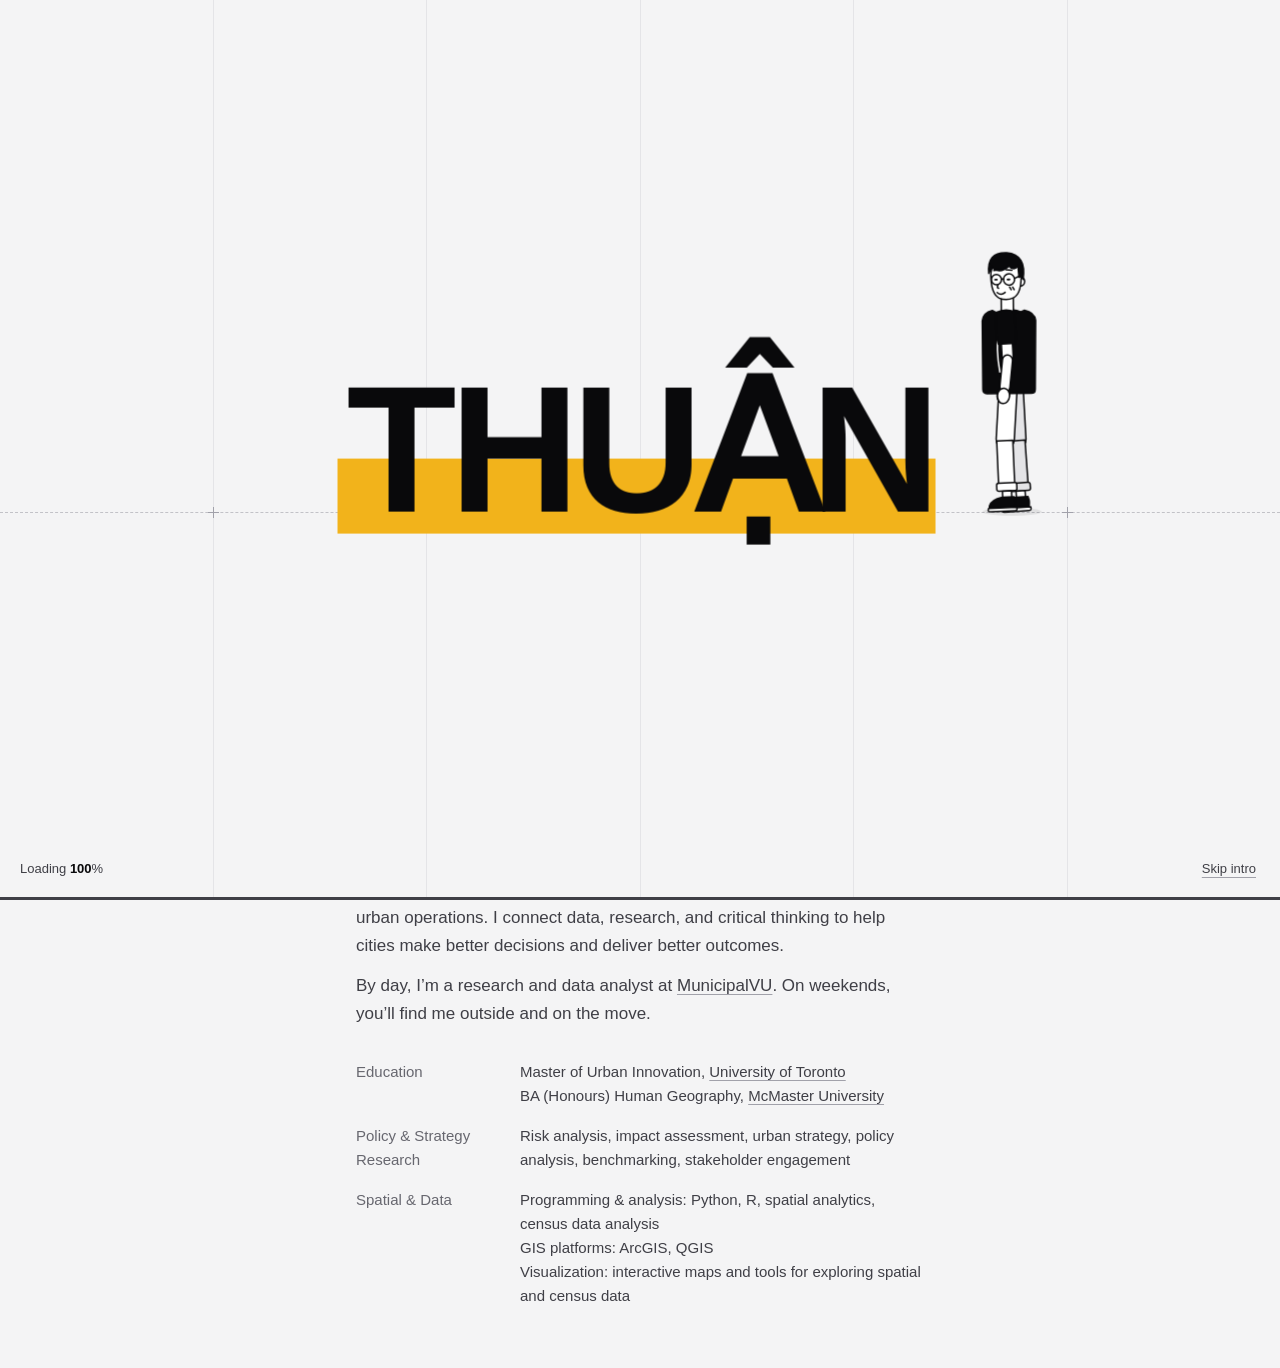
==== commit 068ecd46: "Add GTHA Winter Maintenance project page with LinkedIn preview; link cards to it Co-Authored-By: Cla" ====
--- a/index.html
+++ b/index.html
@@ -6,7 +6,7 @@
   <link rel="preconnect" href="https://rsms.me/">
   <link rel="stylesheet" href="https://rsms.me/inter/inter.css">
 
-  <link rel="stylesheet" href="assets/css/styles.css?v=1.18.0">
+  <link rel="stylesheet" href="assets/css/styles.css?v=1.19.0">
   <link rel="stylesheet" href="assets/hero/hero.css?v=1.3.0">
   <link rel="stylesheet" href="assets/preloader/preloader.css?v=1.0.0">
 
@@ -197,7 +197,7 @@
     </section>
   </main>
 
-  <script src="assets/js/scripts.js?v=1.8.0"></script>
+  <script src="assets/js/scripts.js?v=1.9.0"></script>
   <script type="module" src="assets/hero/hero.js?v=1.6.0"></script>
   <script src="assets/preloader/preloader.js?v=1.0.0"></script>
 
--- a/assets/css/styles.css
+++ b/assets/css/styles.css
@@ -1005,3 +1005,149 @@
     grid-template-columns: 1fr;
   }
 }
+
+
+/* PROJECT CASE PAGE (projects/winter-maintenance) */
+
+.case-back {
+  display: inline-block;
+  margin-bottom: 3.2rem;
+  font-size: 1.5rem;
+  font-weight: 500;
+  color: var(--primary-accent);
+  text-decoration: none;
+}
+
+.case-back:hover {
+  color: var(--primary-color);
+}
+
+.case-header .case-kicker {
+  margin: 0 0 1.2rem;
+  font-size: 1.4rem;
+  font-weight: 600;
+  color: var(--secondary-color);
+}
+
+.case-header h1 {
+  font-size: 3.6rem;
+  line-height: 1.05;
+  text-wrap: balance;
+}
+
+@media (min-width: 768px) {
+  .case-header h1 {
+    font-size: 4.8rem;
+  }
+}
+
+.case-header .case-byline {
+  font-size: 1.5rem;
+  color: var(--secondary-color);
+}
+
+.case-cta {
+  margin-top: 2.4rem;
+}
+
+.case-figure {
+  margin: 4rem 0 0;
+}
+
+.case-figure a {
+  display: block;
+  border: 1px solid var(--surface-color);
+  border-radius: 8px;
+  overflow: hidden;
+}
+
+.case-figure img {
+  display: block;
+  width: 100%;
+  height: auto;
+}
+
+.case-figure figcaption {
+  margin-top: 1rem;
+  font-size: 1.4rem;
+  line-height: 1.5;
+  color: var(--secondary-color);
+}
+
+.case-facts {
+  display: grid;
+  grid-template-columns: repeat(3, 1fr);
+  gap: 1.6rem;
+  margin: 4rem 0 0;
+  padding: 2rem 0;
+  border-top: 1px solid var(--surface-color);
+  border-bottom: 1px solid var(--surface-color);
+}
+
+.case-facts dt {
+  font-size: 1.4rem;
+  color: var(--secondary-color);
+}
+
+.case-facts dd {
+  margin: 0.4rem 0 0;
+  font-size: 2.4rem;
+  font-weight: 600;
+  letter-spacing: -0.02em;
+  color: var(--primary-color);
+}
+
+.case-section {
+  margin-top: 4.8rem;
+}
+
+.case-section h2 {
+  font-size: 2.2rem;
+  font-weight: 650;
+  letter-spacing: -0.02em;
+  color: var(--primary-color);
+}
+
+.case-section p,
+.case-list {
+  margin-top: 1.2rem;
+  font-size: 1.7rem;
+  line-height: 1.6;
+  color: var(--primary-accent);
+  text-wrap: pretty;
+}
+
+.case-list {
+  padding-left: 2rem;
+  list-style: disc;
+}
+
+.case-list li + li {
+  margin-top: 0.4rem;
+}
+
+.case-end {
+  display: flex;
+  flex-wrap: wrap;
+  align-items: center;
+  gap: 2.4rem;
+  padding-top: 3.2rem;
+  border-top: 1px solid var(--surface-color);
+}
+
+.case-end .row-btn {
+  margin-top: 0;
+}
+
+.case-more {
+  font-size: 1.5rem;
+  font-weight: 600;
+  color: var(--primary-color);
+}
+
+@media (max-width: 600px) {
+  .case-facts dd {
+    font-size: 2rem;
+    white-space: nowrap;
+  }
+}
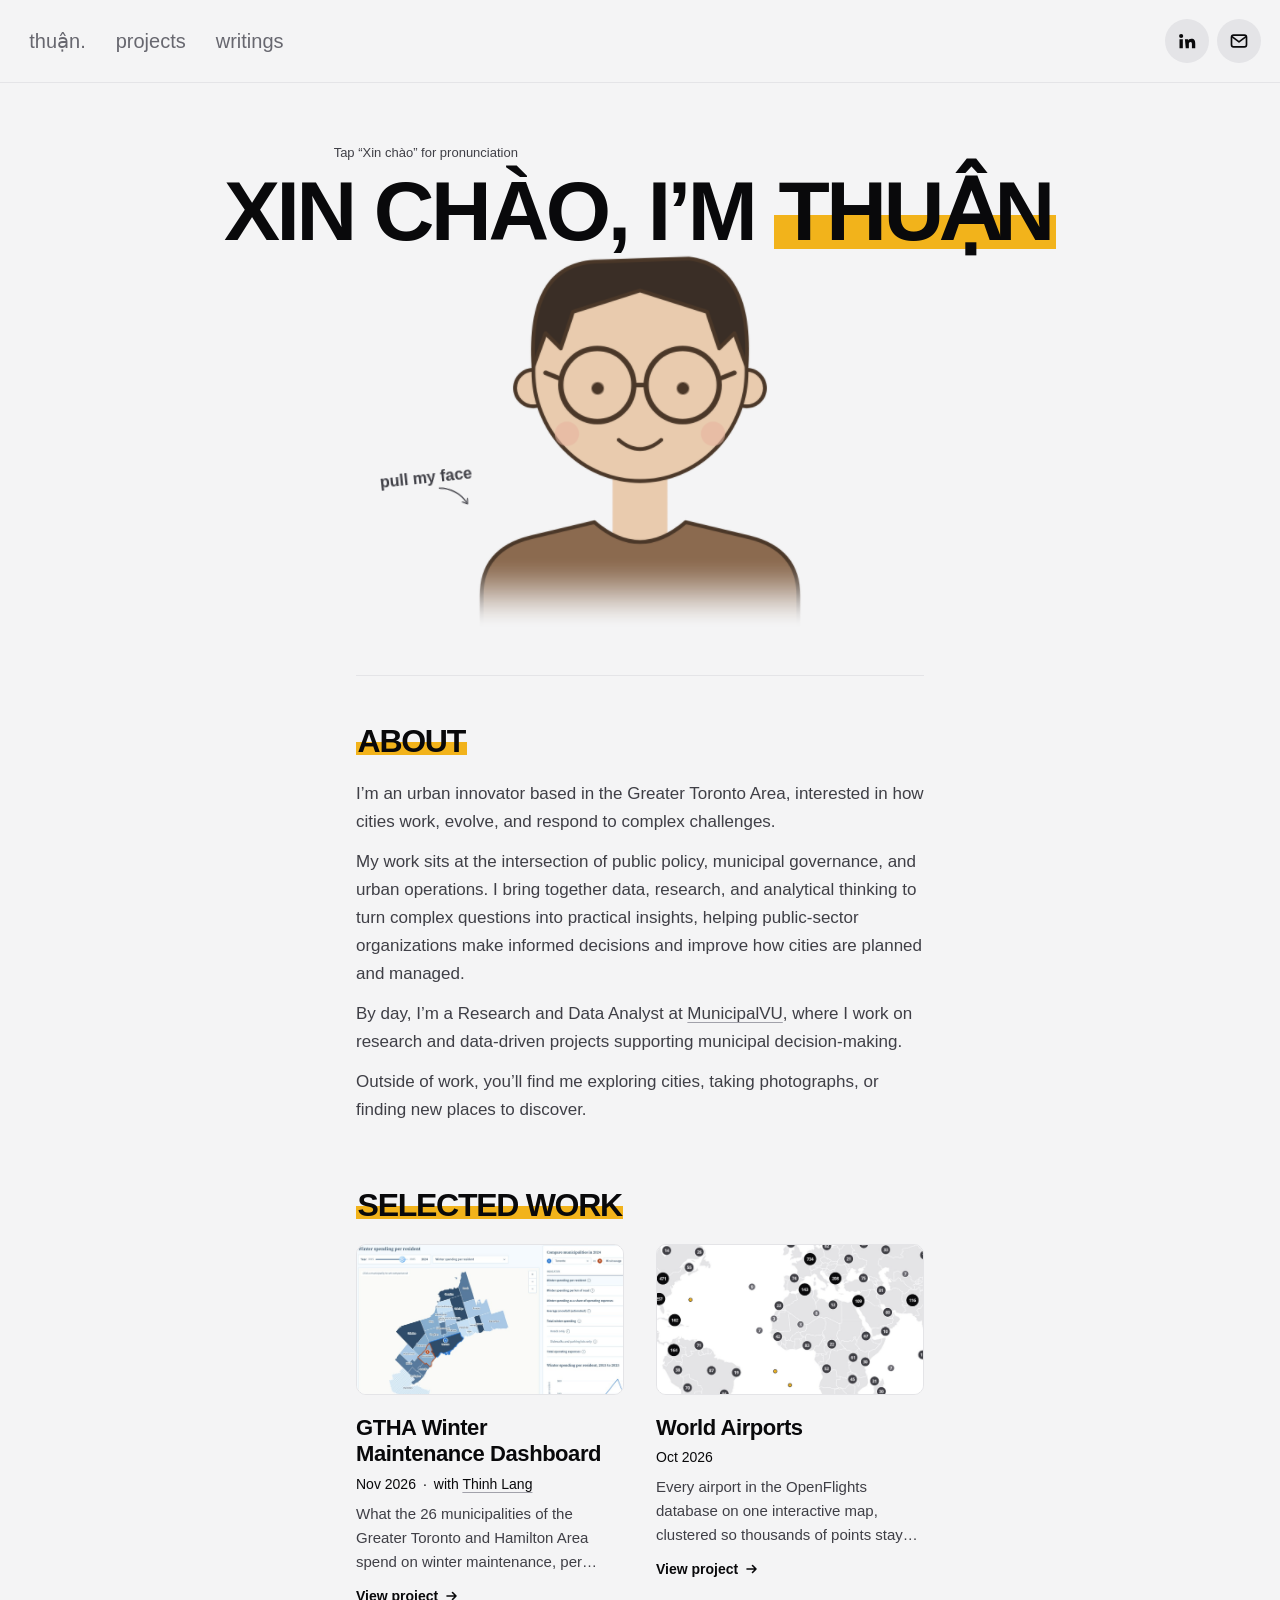
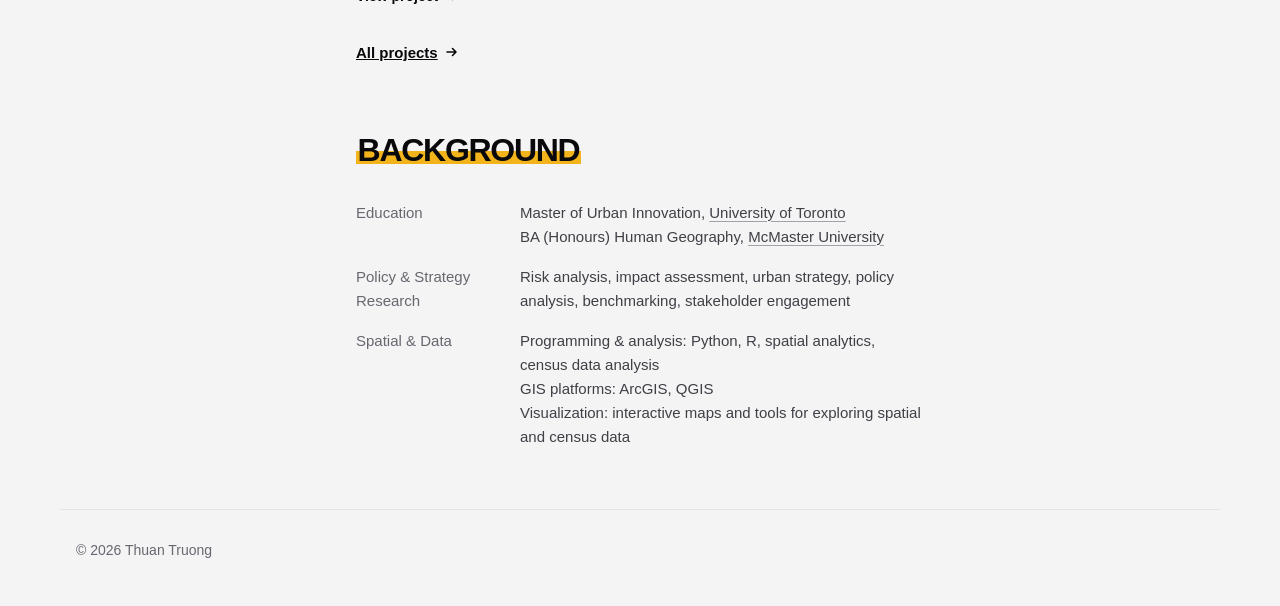
==== commit 5ce44bed: "Restructure site: shared header and footer, home Selected work, rebuilt airports page, highlighter h" ====
--- a/index.html
+++ b/index.html
@@ -6,16 +6,29 @@
   <link rel="preconnect" href="https://rsms.me/">
   <link rel="stylesheet" href="https://rsms.me/inter/inter.css">
 
-  <link rel="stylesheet" href="assets/css/styles.css?v=1.19.0">
-  <link rel="stylesheet" href="assets/hero/hero.css?v=1.3.0">
+  <link rel="stylesheet" href="assets/css/styles.css?v=1.23.0">
+  <link rel="stylesheet" href="assets/hero/hero.css?v=1.5.0">
   <link rel="stylesheet" href="assets/preloader/preloader.css?v=1.0.0">
 
-  <!-- Intro: GSAP, and take over the screen only on a visitor's first page view this session -->
-  <script src="https://cdnjs.cloudflare.com/ajax/libs/gsap/3.12.5/gsap.min.js"></script>
+  <!-- Intro: plays once per session for visitors who come straight to the site (not from a link
+       on LinkedIn or another site). GSAP only loads when it will play. -->
   <script>
-    try {
-      if (window.gsap && !sessionStorage.getItem('intro-seen')) document.documentElement.classList.add('is-loading');
-    } catch (e) { /* storage blocked: skip the intro */ }
+    (function () {
+      var html = document.documentElement;
+      try {
+        if (sessionStorage.getItem('intro-seen')) return;
+        if (document.referrer && new URL(document.referrer).host !== location.host) return;
+      } catch (e) { return; }
+      html.classList.add('is-loading');
+      var giveUp = function () { html.classList.remove('is-loading'); };
+      var timer = setTimeout(giveUp, 4000);
+      var js = document.createElement('script');
+      js.id = 'gsap-js';
+      js.src = 'https://cdnjs.cloudflare.com/ajax/libs/gsap/3.12.5/gsap.min.js';
+      js.onload = function () { clearTimeout(timer); };
+      js.onerror = function () { clearTimeout(timer); giveUp(); };
+      document.head.appendChild(js);
+    })();
   </script>
 
   <!-- SEO -->
@@ -29,12 +42,13 @@
   <link rel="apple-touch-icon" href="/apple-touch-icon.png">
 
   <!-- Browser Theme Colours -->
-  <meta name="theme-color" content="#fafafa">
+  <meta name="theme-color" content="#f4f4f5">
 
   <!-- Open Graph -->
   <meta property="og:title" content="Thuan Truong | Urban Innovator in the Greater Toronto Area" />
   <meta property="og:description" content="Urban innovator in the Greater Toronto Area, using data to help cities make better decisions." />
   <meta property="og:type" content="website" />
+  <meta property="og:url" content="https://www.thuantruong.com/" />
   <meta property="og:site_name" content="Thuan Truong" />
   <meta property="og:locale" content="en_CA" />
   <meta property="og:image" content="https://www.thuantruong.com/icon.png" />
@@ -99,11 +113,28 @@
     <button class="pl-skip" type="button">Skip intro</button>
   </div>
 
+  <header class="site-header">
+    <nav class="site-nav" aria-label="Main">
+      <ul>
+        <li><a href="./" class="nav-home" aria-label="thuận, home"><span aria-hidden="true">t</span><span aria-hidden="true">h</span><span aria-hidden="true">u</span><span aria-hidden="true">ậ</span><span aria-hidden="true">n</span><span aria-hidden="true">.</span></a></li>
+        <li><a href="./projects/">projects</a></li>
+        <li><a href="./writings/">writings</a></li>
+      </ul>
+    </nav>
+
+    <div class="site-social">
+      <ul>
+        <li><a href="https://www.linkedin.com/in/tt-truong/" target="_blank" rel="noopener noreferrer" aria-label="LinkedIn (opens in a new tab)"><img src="./assets/images/icons/linkedin.svg" alt="" width="20" height="20"></a></li>
+        <li><a href="mailto:truongthuan216@gmail.com" aria-label="Email"><img src="./assets/images/icons/email.svg" alt="" width="20" height="20"></a></li>
+      </ul>
+    </div>
+  </header>
+
   <main class="home-column">
   <section class="hero" aria-labelledby="hero-title">
     <h1 class="hero-title" id="hero-title">
-      <span class="hero-line"><span class="hero-hello" id="greeting-toggle" role="button" tabindex="0" aria-pressed="false" aria-controls="pronunciation" aria-describedby="hero-hint"><span class="hero-hint" id="hero-hint" aria-hidden="true">Tap “Xin chào” for pronunciation</span>Xin chào,</span></span>
-      <span class="hero-line">I’m <span class="hero-marker">Thuận</span><span class="visually-hidden"> Truong</span></span>
+      <span class="hero-line"><span class="hero-hello" id="greeting-toggle" role="button" tabindex="0" aria-pressed="false" aria-controls="pronunciation" aria-describedby="hero-hint"><span class="hero-hint" id="hero-hint" aria-hidden="true">Tap “Xin chào” for pronunciation</span><span lang="vi">Xin chào,</span></span></span>
+      <span class="hero-line">I’m <span class="hero-marker" lang="vi">Thuận</span><span class="visually-hidden"> Truong</span></span>
     </h1>
 
     <div class="hero-pron" id="pronunciation">
@@ -115,54 +146,38 @@
     <div class="hero-grid">
       <site-avatar class="hero-avatar"></site-avatar>
 
-      <div class="hero-side">
-        <div class="hero-meter">
-          <div class="hero-meter-row">
-            <span class="hero-label">Current mood</span>
-            <span class="hero-mood">chill</span>
-          </div>
-          <div class="hero-meter-row hero-meter-row--bar">
-            <span class="hero-label">Patience</span>
-            <span class="hero-label hero-num">100%</span>
-          </div>
-          <div class="hero-track" aria-hidden="true"><div class="hero-fill"></div></div>
-        </div>
-
-        <div class="hero-copy">
-          <div class="site-social">
-            <ul>
-              <li><a href="https://www.linkedin.com/in/tt-truong/" target="_blank" aria-label="LinkedIn"><img src="assets/icons/linkedin-icon.png" alt=""></a></li>
-              <li><a href="mailto:truongthuan216@gmail.com" aria-label="Email"><img src="assets/icons/email-icon.png" alt=""></a></li>
-            </ul>
-          </div>
-        </div>
+    </div>
+  </section>
+
+    <hr class="home-divider">
+
+    <section class="home-section" aria-labelledby="about-heading">
+      <h2 class="hl home-h2" id="about-heading"><span>About</span></h2>
+      <div class="home-intro">
+        <p>I’m an urban innovator based in the Greater Toronto Area, interested in how cities work, evolve, and respond to complex challenges.</p>
+        <p>My work sits at the intersection of public policy, municipal governance, and urban operations. I bring together data, research, and analytical thinking to turn complex questions into practical insights, helping public-sector organizations make informed decisions and improve how cities are planned and managed.</p>
+        <p>By day, I’m a Research and Data Analyst at <a href="https://municipalvu.ca/" target="_blank" rel="noopener noreferrer" class="location-link">MunicipalVU<span class="sr-note"> (opens in a new tab)</span></a>, where I work on research and data-driven projects supporting municipal decision-making.</p>
+        <p>Outside of work, you’ll find me exploring cities, taking photographs, or finding new places to discover.</p>
       </div>
-    </div>
-  </section>
-
-    <hr class="home-divider">
-
-    <nav class="site-nav">
-      <ul>
-        <li hidden><a href="index.html" data-panel="home" aria-current="page">home</a></li>
-        <li><a href="projects/" data-panel="projects">projects</a></li>
-        <li><a href="writings/" data-panel="writings">writings</a></li>
-      </ul>
-    </nav>
-
-    <section class="home-panel is-active" id="panel-home" aria-label="home">
-      <div class="home-intro">
-        <p>I’m an urban innovator based in the Greater Toronto Area. I love putting myself in front of ambiguous questions and complex challenges to help cities navigate an ever-changing world.</p>
-        <p>My work sits at the intersection of public policy, municipal governance, and urban operations. I connect data, research, and critical thinking to help cities make better decisions and deliver better outcomes.</p>
-        <p>By day, I’m a research and data analyst at <a href="https://municipalvu.ca/" target="_blank" rel="noopener noreferrer" class="location-link">MunicipalVU</a>. On weekends, you’ll find me outside and on the move.</p>
-      </div>
-
+    </section>
+
+    <section class="home-section" id="work" aria-labelledby="work-heading">
+      <h2 class="hl home-h2" id="work-heading"><span>Selected work</span></h2>
+      <!-- Rendered from the projects list in assets/js/content.js -->
+      <ol class="pgrid pgrid--home" id="home-work">
+        <li class="feed-empty">No projects published yet. The first one is on its way.</li>
+      </ol>
+      <a class="home-more" href="projects/">All projects <svg class="pcard-arrow" viewBox="0 0 16 16" aria-hidden="true" focusable="false"><path d="M3 8h9M8.5 4.5 12 8l-3.5 3.5" fill="none" stroke="currentColor" stroke-width="1.6" stroke-linecap="round" stroke-linejoin="round"/></svg></a>
+    </section>
+
+    <section class="home-section" aria-labelledby="background-heading">
+      <h2 class="hl home-h2" id="background-heading"><span>Background</span></h2>
       <dl class="home-facts">
         <div class="fact">
           <dt>Education</dt>
           <dd>
-            <p>Master of Urban Innovation, <a href="https://www.utoronto.ca/" target="_blank" rel="noopener noreferrer" class="location-link">University of Toronto</a></p>
-            <p>BA (Honours) Human Geography, <a href="https://www.mcmaster.ca/" target="_blank" rel="noopener noreferrer" class="location-link">McMaster University</a></p>
+            <p>Master of Urban Innovation, <a href="https://www.utoronto.ca/" target="_blank" rel="noopener noreferrer" class="location-link">University of Toronto<span class="sr-note"> (opens in a new tab)</span></a></p>
+            <p>BA (Honours) Human Geography, <a href="https://www.mcmaster.ca/" target="_blank" rel="noopener noreferrer" class="location-link">McMaster University<span class="sr-note"> (opens in a new tab)</span></a></p>
           </dd>
         </div>
         <div class="fact">
@@ -179,27 +194,16 @@
         </div>
       </dl>
     </section>
-
-    <section class="home-panel" id="panel-projects" aria-label="projects" hidden>
-      <!-- Rendered from the projects array in assets/js/scripts.js -->
-      <ul class="chips" id="home-project-filters" aria-label="Filter projects by category" hidden></ul>
-      <p class="sr-note" role="status" id="home-projects-status"></p>
-      <ol class="entry-feed" id="project-list">
-        <li class="feed-empty">No projects published yet. The first one is on its way.</li>
-      </ol>
-    </section>
-
-    <section class="home-panel" id="panel-writings" aria-label="writings" hidden>
-      <!-- Rendered from the blogPosts array in assets/js/scripts.js -->
-      <ol class="entry-feed" id="blog-list">
-        <li class="feed-empty" id="blog-empty-placeholder">No writing published yet. The first essay is on its way.</li>
-      </ol>
-    </section>
   </main>
 
-  <script src="assets/js/scripts.js?v=1.9.0"></script>
-  <script type="module" src="assets/hero/hero.js?v=1.6.0"></script>
-  <script src="assets/preloader/preloader.js?v=1.0.0"></script>
+  <footer class="site-footer">
+    <p>© 2026 Thuan Truong</p>
+  </footer>
+
+  <script src="assets/js/content.js?v=1.1.0"></script>
+  <script src="assets/js/site.js?v=1.1.0"></script>
+  <script type="module" src="assets/hero/hero.js?v=1.8.0"></script>
+  <script src="assets/preloader/preloader.js?v=1.1.0"></script>
 
   <!-- 100% privacy-first analytics -->
   <script async src="https://scripts.simpleanalyticscdn.com/latest.js"></script>
--- a/assets/css/styles.css
+++ b/assets/css/styles.css
@@ -15,6 +15,7 @@
 
 html {
   font-size: 62.5%;
+  scroll-padding-top: 10rem;
 }
 
 ::selection {
@@ -87,7 +88,8 @@
   transition: transform 0.25s ease, color 0.25s ease, background-color 0.25s ease;
 }
 
-.site-nav a[aria-current="page"] {
+.site-nav a[aria-current="page"],
+.site-nav a[aria-current="true"] {
   color: var(--primary-color);
   background-color: var(--surface-color);
 }
@@ -127,6 +129,12 @@
 .nav-home span:nth-child(5) { animation-delay: 0.4s; }
 .nav-home span:nth-child(6) { animation-delay: 0.5s; }
 
+@media (prefers-reduced-motion: reduce) {
+  .nav-home span {
+    animation: none;
+  }
+}
+
 
 /* SITE SOCIAL ICONS */
 
@@ -151,13 +159,13 @@
   justify-content: center;
   width: 4.4rem;
   height: 4.4rem;
-  background-color: #fff;
+  background-color: var(--surface-color);
   border-radius: 50%;
   transition: transform 0.25s ease;
 }
 
 .site-social img {
-  height: 2.4rem;
+  height: 2rem;
   width: auto;
   display: block;
 }
@@ -175,74 +183,35 @@
   }
 
   .site-social img {
-    height: 1.8rem;
-  }
-}
-
-
-/* ABOUT SECTION */
-
-
-.about-section {
-  width: 95%;
-  margin: 10vh auto 0 auto;
-  padding-bottom: 16rem;
-}
-
-.about {
-  display: grid;
-  grid-template-columns: 1fr 3fr;
-}
-
-.about h2 {
-  font-size: 4rem;
-  font-weight: 400;
-  color: var(--primary-accent);
-}
-
-.about-list:not(:last-child) {
-  margin-bottom: 10rem;
-}
-
-.about-item:not(:last-child) {
-  margin-bottom: 3rem;
-}
-
-.about-item h3 {
-  font-size: 3rem;
-  font-weight: 300;
-  margin-bottom: 1rem;
-  display: flex;
-  align-items: center;
-  gap: 1rem;
-}
-
-.about-projects h3 {
-  margin-bottom: 0;
-}
-
-.about-item-note {
-  font-size: 2.5rem;
-  font-weight: 200;
-  color: var(--subtle);
-}
-
-.about-item p {
-  font-size: 2.5rem;
-  font-weight: 200;
-}
-
-.languages-tag {
-  color: var(--secondary-color);
-  padding: 0.5rem 0;
-  display: flex;
-  justify-content: space-between;
-}
-
-.project-date {
-  color: var(--subtle);
-  font-weight: 200;
-}
+    height: 1.7rem;
+  }
+}
+
+
+/* HEADLINES: same voice as the hero name (heavy uppercase Inter + yellow highlighter).
+   Markup: <h2 class="hl"><span>Text</span></h2>; the span carries the highlighter so it
+   follows each line when a heading wraps. */
+
+
+.hl {
+  font-weight: 900;
+  line-height: 1.12;
+  letter-spacing: -0.04em;
+  text-transform: uppercase;
+  text-wrap: balance;
+  color: var(--primary-color);
+}
+
+.hl > span {
+  padding-inline: 0.05em;
+  background: linear-gradient(transparent 54%, #f2b31b 54%, #f2b31b 90%, transparent 90%);
+  -webkit-box-decoration-break: clone;
+  box-decoration-break: clone;
+}
+
+
+/* INLINE LINKS */
+
 
 .location-link {
   color: inherit;
@@ -259,25 +228,6 @@
   }
 }
 
-@media (max-width: 768px) {
-  .about-section {
-    padding-bottom: 10rem;
-  }
-
-  .about {
-    grid-template-columns: 1fr;
-  }
-
-  .about h2:not(:last-child) {
-    margin-bottom: 2rem;
-  }
-
-  .about-list:not(:last-child) {
-    margin-bottom: 5rem;
-  }
-}
-
-
 /* SHARED ANIMATION */
 
 
@@ -293,10 +243,6 @@
 
 /* HOMEPAGE: single centered column */
 
-
-.home {
-  padding-top: 0;
-}
 
 .home-column {
   max-width: 60rem;
@@ -304,64 +250,47 @@
   padding: max(6rem, 12vh) 1.6rem 6rem;
 }
 
-.home .site-social {
-  margin-top: 2.4rem;
-}
-
 .home-divider {
+  margin-top: 4rem;
   border: 0;
   border-top: 1px solid var(--surface-color);
-  margin-top: 2rem;
-}
-
-.home .site-nav {
-  margin-top: 2rem;
-}
-
-.home .site-nav ul {
-  flex-wrap: wrap;
-  gap: 2.4rem;
-}
-
-.home .site-nav a {
-  padding: 0;
-  border-radius: 0;
-}
-
-.home .site-nav a[aria-current="page"] {
-  background-color: transparent;
-  text-decoration: underline;
-  text-decoration-thickness: 1px;
-  text-underline-offset: 0.6rem;
-}
-
-.home .site-social ul {
-  gap: 1.6rem;
-}
-
-.home .site-social a {
-  width: auto;
-  height: auto;
-  background-color: transparent;
-  border-radius: 0;
-}
-
-.home-panel {
+}
+
+.home-section {
+  margin-top: 6.4rem;
+}
+
+.home-divider + .home-section {
+  margin-top: 4.8rem;
+}
+
+.home-h2 {
+  margin-bottom: 2rem;
+  font-size: 3.2rem;
+}
+
+.pgrid--home {
+  gap: 4rem 2.4rem;
+}
+
+.home-more {
+  display: inline-flex;
+  align-items: center;
+  gap: 0.6rem;
   margin-top: 3.2rem;
-}
-
-.home-panel.is-active {
-  animation: home-panel-in 0.35s ease-out;
-}
-
-@keyframes home-panel-in {
-  from { opacity: 0; transform: translateY(0.8rem); }
-  to { opacity: 1; transform: none; }
-}
-
-@media (prefers-reduced-motion: reduce) {
-  .home-panel.is-active {
-    animation: none;
+  padding-block: 0.8rem;
+  font-size: 1.5rem;
+  font-weight: 600;
+  color: var(--primary-color);
+}
+
+.home-more .pcard-arrow {
+  transition: transform 0.3s cubic-bezier(0.16, 1, 0.3, 1);
+}
+
+@media (hover: hover) {
+  .home-more:hover .pcard-arrow {
+    transform: translateX(3px);
   }
 }
 
@@ -399,9 +328,6 @@
 
 .page-header h1 {
   font-size: 4rem;
-  font-weight: 500;
-  letter-spacing: -0.04em;
-  line-height: 1;
 }
 
 @media (min-width: 768px) {
@@ -508,146 +434,22 @@
 }
 
 
-/* HOME TABS: projects and writing as stacked rows, filters above (assets/js/scripts.js) */
-
-
-/* The tab content breaks out of the narrow home column so thumbnails have room. */
-@media (min-width: 720px) {
-  #panel-projects,
-  #panel-writings {
-    width: min(92rem, 100vw - 6.4rem);
-    margin-left: 50%;
-    translate: -50% 0;
-  }
-}
-
-.chips {
-  list-style: none;
-  display: flex;
-  gap: 0.8rem;
-  overflow-x: auto;
-  scrollbar-width: none;
-  margin-bottom: 1.6rem;
-}
-
-.chips::-webkit-scrollbar {
-  display: none;
-}
-
-.chip {
-  white-space: nowrap;
-  padding: 0.7rem 1.4rem;
-  border: 1px solid var(--surface-color);
-  border-radius: 999px;
-  background: none;
-  font: inherit;
-  font-size: 1.4rem;
-  color: var(--primary-accent);
-  cursor: pointer;
-  transition: background-color 0.2s ease, color 0.2s ease;
-}
-
-.chip[aria-pressed="true"] {
-  background-color: var(--surface-color);
-  color: var(--primary-color);
-  font-weight: 600;
-}
-
-@media (hover: hover) {
-  .chip:hover {
-    color: var(--primary-color);
-  }
-}
-
-.rows {
-  list-style: none;
-  border-top: 1px solid var(--surface-color);
-}
-
-.row {
-  padding-block: 3.2rem;
-  border-bottom: 1px solid var(--surface-color);
-}
-
-.row article {
-  display: grid;
-  grid-template-columns: minmax(0, 2fr) minmax(0, 3fr);
-  gap: 3.2rem;
-  align-items: start;
-}
-
-.row--text article {
-  grid-template-columns: minmax(0, 1fr);
-}
-
-.row-thumb {
-  display: block;
-  text-decoration: none;
-  aspect-ratio: 16 / 9;
-  overflow: hidden;
-  border: 1px solid var(--surface-color);
-  border-radius: 0.8rem;
-  background-color: #fff;
-  transition: border-color 0.3s ease;
-}
-
-.row-thumb img {
-  display: block;
-  width: 100%;
-  height: 100%;
-  object-fit: cover;
-  object-position: top left;
-  transition: transform 0.6s cubic-bezier(0.16, 1, 0.3, 1);
-}
-
-.row-title {
-  font-size: 2.2rem;
-  font-weight: 650;
-  line-height: 1.2;
-  letter-spacing: -0.02em;
-  color: var(--primary-color);
-  text-wrap: balance;
-}
-
-.row-meta {
-  margin-top: 0.6rem;
-  font-size: 1.4rem;
-  font-weight: 500;
-  color: var(--primary-color);
-}
-
-.row-meta .entry-sep {
-  margin-inline: 0.5em;
-}
-
-.row-desc {
-  margin-top: 0.8rem;
-  font-size: 1.5rem;
-  line-height: 1.6;
-  color: var(--primary-accent);
-  display: -webkit-box;
-  -webkit-box-orient: vertical;
-  -webkit-line-clamp: 4;
-  line-clamp: 4;
-  overflow: hidden;
-}
-
-/* Outlined, high-contrast action; fills with ink on hover. */
+/* PILL BUTTON: outlined by default, .row-btn--solid for the main action */
+
+
 .row-btn {
   display: inline-flex;
   align-items: center;
   gap: 0.8rem;
-  margin-top: 1.6rem;
-  padding: 0.9rem 1.6rem;
+  padding: 1.1rem 1.8rem;
   border: 1.5px solid var(--primary-color);
   border-radius: 999px;
-  font-size: 1.3rem;
+  font-size: 1.5rem;
   font-weight: 600;
-  letter-spacing: 0.04em;
-  text-transform: uppercase;
+  line-height: 1.2;
   text-decoration: none;
   color: var(--primary-color);
-  transition: background-color 0.2s ease, color 0.2s ease;
+  transition: background-color 0.2s ease, color 0.2s ease, border-color 0.2s ease;
 }
 
 .row-btn .pcard-arrow {
@@ -661,36 +463,18 @@
   }
 
   .row-btn:hover .pcard-arrow {
-    transform: translateX(3px);
-  }
-
-  .row:has(.row-btn:hover) .row-thumb,
-  .row-thumb:hover {
-    border-color: var(--subtle);
-  }
-
-  .row:has(.row-btn:hover) .row-thumb img,
-  .row-thumb:hover img {
-    transform: scale(1.03);
+    transform: translate(2px, -2px);
   }
 }
 
 @media (prefers-reduced-motion: reduce) {
-  .row-thumb img,
   .row-btn .pcard-arrow {
     transition: none;
   }
 }
 
-@media (max-width: 600px) {
-  .row article {
-    grid-template-columns: minmax(0, 1fr);
-    gap: 1.6rem;
-  }
-}
-
-
-/* PROJECTS PAGE: card grid + category filter (assets/js/projects.js) */
+
+/* PROJECTS PAGE: card grid + category filter (assets/js/projects-page.js) */
 
 
 .page--wide {
@@ -700,9 +484,19 @@
 .projects-layout {
   display: grid;
   grid-template-columns: minmax(0, 1fr) 22rem;
+  grid-template-areas: "main filter";
   gap: 6.4rem;
   margin-top: 5.6rem;
   align-items: start;
+}
+
+.projects-layout:has(> .pfilter[hidden]) {
+  grid-template-columns: minmax(0, 1fr);
+  grid-template-areas: "main";
+}
+
+.projects-main {
+  grid-area: main;
 }
 
 .pgrid {
@@ -808,6 +602,7 @@
 
 .pcard-desc {
   margin-top: 1rem;
+  text-wrap: pretty;
   font-size: 1.5rem;
   line-height: 1.6;
   color: var(--primary-accent);
@@ -861,6 +656,7 @@
 
 /* Filter: a quiet vertical list beside the grid, sticky below the site header. */
 .pfilter {
+  grid-area: filter;
   position: sticky;
   top: calc(3vw + 8rem);
 }
@@ -916,14 +712,16 @@
 @media (max-width: 900px) {
   .projects-layout {
     grid-template-columns: minmax(0, 1fr);
+    grid-template-areas: none;
     gap: 3.2rem;
     margin-top: 3.6rem;
   }
 
-  /* Filters become a horizontal pill bar above the grid. */
+  /* Filters become a horizontal pill bar above the grid (they come first in the HTML). */
+  .projects-main,
   .pfilter {
+    grid-area: auto;
     position: static;
-    order: -1;
   }
 
   .pfilter-title {
@@ -994,6 +792,7 @@
 
 .fact dd {
   color: var(--primary-accent);
+  text-wrap: pretty;
 }
 
 @media (max-width: 600px) {
@@ -1009,9 +808,25 @@
 
 /* PROJECT CASE PAGE (projects/winter-maintenance) */
 
+.row-btn--solid {
+  background-color: var(--primary-color);
+  color: var(--background-color);
+}
+
+@media (hover: hover) {
+  .row-btn--solid:hover {
+    background-color: var(--primary-accent);
+    border-color: var(--primary-accent);
+    color: var(--background-color);
+  }
+}
+
 .case-back {
-  display: inline-block;
-  margin-bottom: 3.2rem;
+  display: inline-flex;
+  align-items: center;
+  gap: 0.6rem;
+  padding: 1rem 0;
+  margin-bottom: 2.2rem;
   font-size: 1.5rem;
   font-weight: 500;
   color: var(--primary-accent);
@@ -1022,26 +837,30 @@
   color: var(--primary-color);
 }
 
-.case-header .case-kicker {
-  margin: 0 0 1.2rem;
-  font-size: 1.4rem;
-  font-weight: 600;
-  color: var(--secondary-color);
-}
-
 .case-header h1 {
-  font-size: 3.6rem;
-  line-height: 1.05;
-  text-wrap: balance;
+  font-size: 3.2rem;
 }
 
 @media (min-width: 768px) {
   .case-header h1 {
-    font-size: 4.8rem;
-  }
+    font-size: 4.4rem;
+  }
+}
+
+.case-header p {
+  max-width: 56ch;
+}
+
+.case-header .case-answer {
+  margin-top: 1.6rem;
+  font-size: 1.8rem;
+  font-weight: 600;
+  line-height: 1.45;
+  color: var(--primary-color);
 }
 
 .case-header .case-byline {
+  margin-top: 1.6rem;
   font-size: 1.5rem;
   color: var(--secondary-color);
 }
@@ -1059,12 +878,24 @@
   border: 1px solid var(--surface-color);
   border-radius: 8px;
   overflow: hidden;
+  transition: border-color 0.2s ease;
 }
 
 .case-figure img {
   display: block;
   width: 100%;
   height: auto;
+  transition: transform 0.5s cubic-bezier(0.16, 1, 0.3, 1);
+}
+
+@media (hover: hover) {
+  .case-figure a:hover {
+    border-color: var(--subtle);
+  }
+
+  .case-figure a:hover img {
+    transform: scale(1.015);
+  }
 }
 
 .case-figure figcaption {
@@ -1072,29 +903,39 @@
   font-size: 1.4rem;
   line-height: 1.5;
   color: var(--secondary-color);
-}
-
-.case-facts {
-  display: grid;
-  grid-template-columns: repeat(3, 1fr);
-  gap: 1.6rem;
-  margin: 4rem 0 0;
-  padding: 2rem 0;
-  border-top: 1px solid var(--surface-color);
-  border-bottom: 1px solid var(--surface-color);
-}
-
-.case-facts dt {
-  font-size: 1.4rem;
-  color: var(--secondary-color);
-}
-
-.case-facts dd {
-  margin: 0.4rem 0 0;
-  font-size: 2.4rem;
-  font-weight: 600;
-  letter-spacing: -0.02em;
-  color: var(--primary-color);
+  text-wrap: pretty;
+  max-width: 64ch;
+}
+
+@media (prefers-reduced-motion: reduce) {
+  .case-figure img {
+    transition: none;
+  }
+
+  .case-figure a:hover img {
+    transform: none;
+  }
+}
+
+/* Live map in place of the screenshot (projects/airports) */
+.case-map .map-container {
+  height: 52rem;
+  border: 1px solid var(--surface-color);
+  border-radius: 8px;
+  overflow: hidden;
+  background-color: #fff;
+}
+
+@media (max-width: 600px) {
+  .case-map .map-container {
+    height: 42rem;
+  }
+}
+
+.case-map .maplibregl-popup-content {
+  font-family: InterVariable, Inter, sans-serif;
+  font-size: 1.3rem;
+  line-height: 1.4;
 }
 
 .case-section {
@@ -1102,52 +943,154 @@
 }
 
 .case-section h2 {
+  font-size: 2.6rem;
+}
+
+.case-section p,
+.case-list {
+  max-width: 58ch;
+  margin-top: 1.2rem;
+  font-size: 1.7rem;
+  line-height: 1.6;
+  color: var(--primary-accent);
+  text-wrap: pretty;
+}
+
+.case-list {
+  padding-left: 2rem;
+  list-style: disc;
+}
+
+.case-list li + li {
+  margin-top: 0.4rem;
+}
+
+/* Next project + contact */
+
+.case-next {
+  margin-top: 6.4rem;
+  padding-top: 3.2rem;
+  border-top: 1px solid var(--surface-color);
+}
+
+.case-next .case-next-label {
+  font-size: 2rem;
+}
+
+.case-next-card {
+  display: grid;
+  grid-template-columns: 2fr 3fr;
+  gap: 2.4rem;
+  align-items: center;
+  margin-top: 1.6rem;
+  color: inherit;
+  text-decoration: none;
+}
+
+.case-next-card img {
+  display: block;
+  width: 100%;
+  height: auto;
+  border: 1px solid var(--surface-color);
+  border-radius: 6px;
+  transition: border-color 0.2s ease;
+}
+
+.case-next-body {
+  display: flex;
+  flex-direction: column;
+  gap: 0.6rem;
+}
+
+.case-next-title {
   font-size: 2.2rem;
   font-weight: 650;
   letter-spacing: -0.02em;
   color: var(--primary-color);
 }
 
-.case-section p,
-.case-list {
-  margin-top: 1.2rem;
-  font-size: 1.7rem;
-  line-height: 1.6;
-  color: var(--primary-accent);
-  text-wrap: pretty;
-}
-
-.case-list {
-  padding-left: 2rem;
-  list-style: disc;
-}
-
-.case-list li + li {
+.case-next-desc {
+  font-size: 1.6rem;
+  line-height: 1.5;
+  color: var(--primary-accent);
+}
+
+.case-next-cta {
+  display: inline-flex;
+  align-items: center;
+  gap: 0.6rem;
   margin-top: 0.4rem;
-}
-
-.case-end {
+  font-size: 1.5rem;
+  font-weight: 600;
+  color: var(--primary-color);
+}
+
+.case-next-cta .pcard-arrow {
+  transition: transform 0.3s cubic-bezier(0.16, 1, 0.3, 1);
+}
+
+@media (hover: hover) {
+  .case-next-card:hover img {
+    border-color: var(--subtle);
+  }
+
+  .case-next-card:hover .case-next-cta .pcard-arrow {
+    transform: translateX(3px);
+  }
+}
+
+.case-contact {
+  margin-top: 4rem;
+  font-size: 1.6rem;
+  line-height: 1.5;
+  color: var(--primary-accent);
+}
+
+@media (max-width: 600px) {
+  .case-next-card {
+    grid-template-columns: 1fr;
+    gap: 1.4rem;
+  }
+}
+
+.case-section .case-cta {
+  margin-top: 2.4rem;
+}
+
+
+/* SITE FOOTER */
+
+
+.site-footer {
   display: flex;
   flex-wrap: wrap;
   align-items: center;
-  gap: 2.4rem;
-  padding-top: 3.2rem;
+  justify-content: space-between;
+  gap: 1.2rem 2.4rem;
+  max-width: 116rem;
+  margin: 0 auto;
+  padding: 3.2rem 1.6rem 4.8rem;
   border-top: 1px solid var(--surface-color);
-}
-
-.case-end .row-btn {
-  margin-top: 0;
-}
-
-.case-more {
-  font-size: 1.5rem;
-  font-weight: 600;
-  color: var(--primary-color);
-}
-
-@media (max-width: 600px) {
-  .case-facts dd {
-    font-size: 2rem;
-    white-space: nowrap;
-  }
-}
+  font-size: 1.4rem;
+  color: var(--secondary-color);
+}
+
+.site-footer ul {
+  display: flex;
+  flex-wrap: wrap;
+  gap: 0.4rem 2rem;
+  list-style: none;
+}
+
+.site-footer a {
+  display: inline-block;
+  padding-block: 0.6rem;
+  color: var(--primary-accent);
+  text-underline-offset: 3px;
+}
+
+@media (hover: hover) {
+  .site-footer a:hover {
+    color: var(--primary-color);
+  }
+}
--- a/assets/hero/hero.css
+++ b/assets/hero/hero.css
@@ -87,7 +87,7 @@
   box-decoration-break: clone;
 }
 
-/* Pronunciation guide, opened by tapping "Xin chào," (scripts.js toggles .is-flipped). */
+/* Pronunciation guide, opened by tapping "Xin chào," (assets/js/site.js toggles .is-flipped). */
 .hero-pron {
   display: none;
   max-width: 52ch;
@@ -103,83 +103,13 @@
   display: block;
 }
 
-/* 3. Avatar, with the mood meter and the copy always stacked under it. */
+/* 3. Avatar */
 .hero-grid {
   display: grid;
   grid-template-columns: minmax(0, 1fr);
   justify-items: center;
   width: 100%;
   text-align: left;
-}
-.hero-side {
-  position: relative;
-  z-index: 10;
-  width: 100%;
-  max-width: 42rem;
-  margin-top: 2rem;
-}
-.hero-copy {
-  margin-top: 1.6rem;
-}
-
-@media (min-width: 640px) {
-  .hero-side {
-    max-width: 46rem;
-  }
-}
-
-/* Social icons under the meter */
-.home .hero .site-social {
-  margin-top: 0.8rem;
-  margin-left: -1rem; /* optically align the first icon with the text */
-}
-.home .hero .site-social ul {
-  gap: 0.4rem;
-}
-.home .hero .site-social a {
-  width: 44px;
-  height: 44px;
-}
-
-/* Mood meter */
-.hero-meter-row {
-  display: flex;
-  align-items: baseline;
-  justify-content: space-between;
-  margin-bottom: 1.2rem;
-}
-/* Patience: the number sits right beside its label, not at the far end of the row. */
-.hero-meter-row--bar {
-  justify-content: flex-start;
-  gap: 0.8rem;
-  margin-bottom: 0.6rem;
-}
-.hero-label {
-  font-size: 1.3rem;
-  font-weight: 500;
-  line-height: 1.2;
-  color: var(--secondary-color);
-}
-.hero-num {
-  font-variant-numeric: tabular-nums;
-}
-.hero-mood {
-  font-size: 1.5rem;
-  font-weight: 700;
-  letter-spacing: -0.01em;
-}
-.hero-track {
-  height: 6px;
-  overflow: hidden;
-  border-radius: 999px;
-  background: var(--surface-color);
-}
-.hero-fill {
-  width: 100%;
-  height: 100%;
-  border-radius: inherit;
-  background: var(--primary-accent);
-  transition: width 0.15s;
 }
 
 /* ------------------------------------------------------------------------
@@ -526,8 +456,7 @@
   }
   .avatar-hint,
   .avatar-ring::before,
-  .avatar-ring::after,
-  .hero-fill {
+  .avatar-ring::after {
     transition: none;
   }
 }
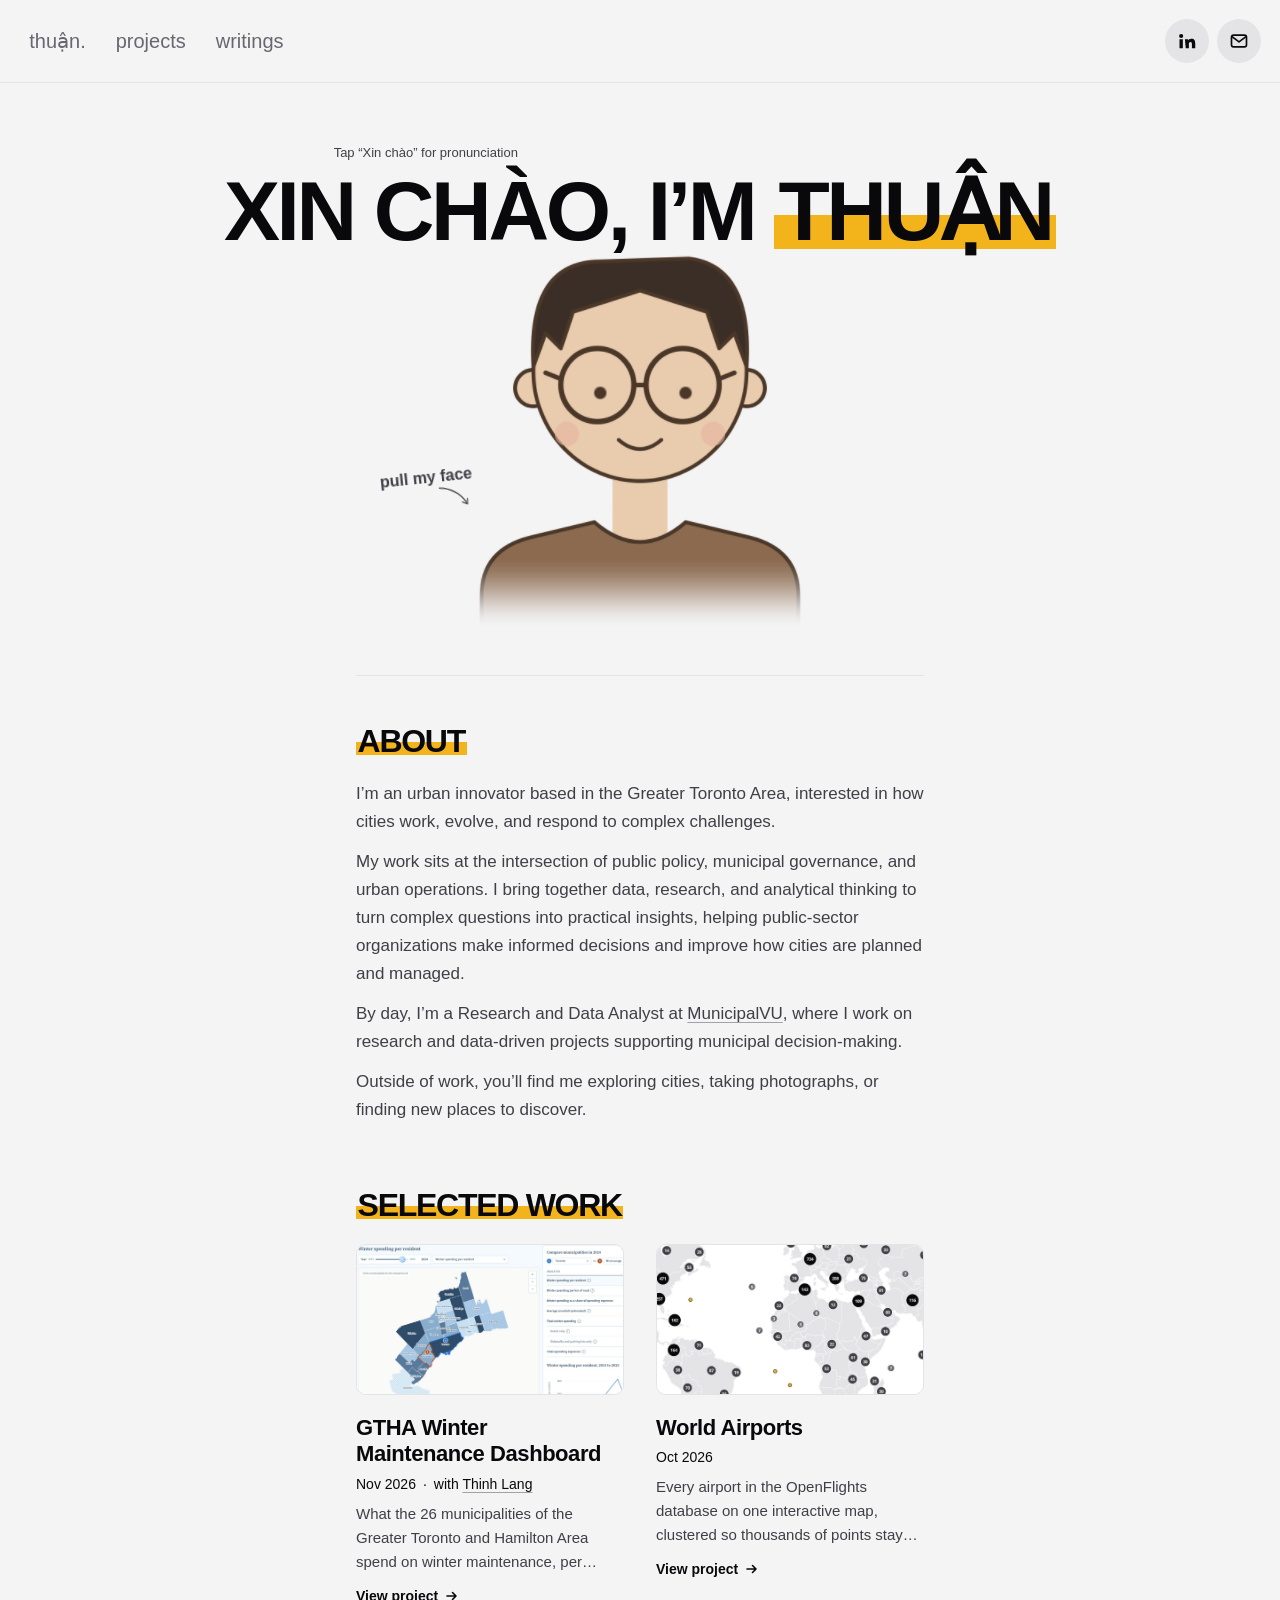
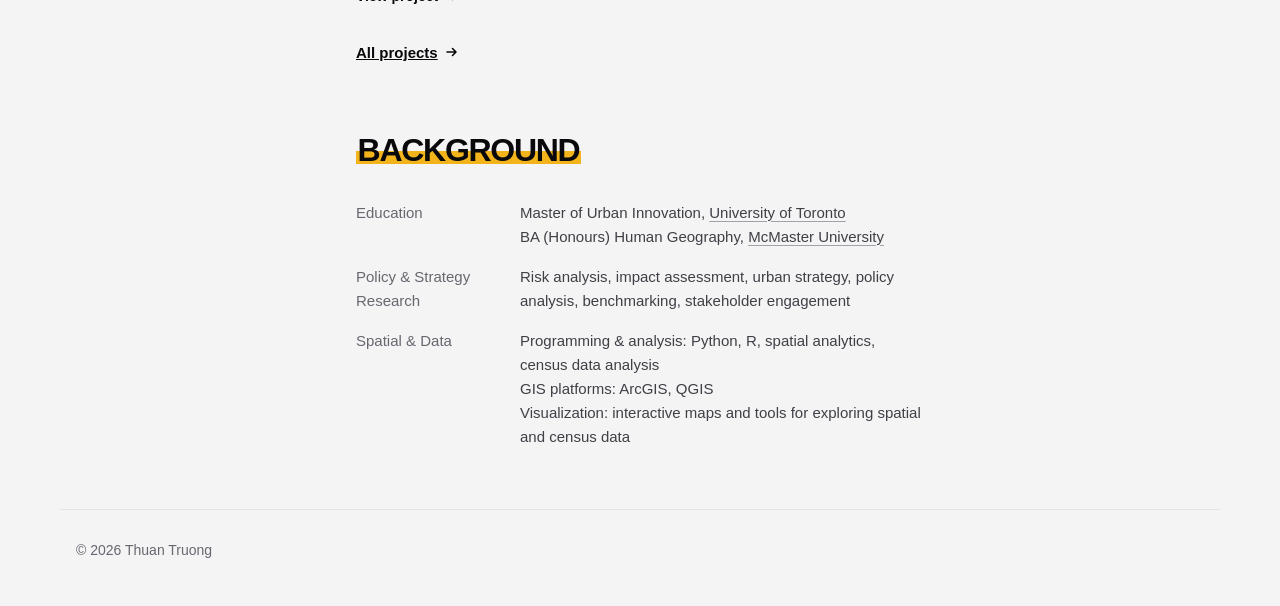
==== commit 03912102: "Rewrite winter maintenance page copy in a plainer, personal voice - New intro, Why we built it (Muni" ====
--- a/index.html
+++ b/index.html
@@ -6,7 +6,7 @@
   <link rel="preconnect" href="https://rsms.me/">
   <link rel="stylesheet" href="https://rsms.me/inter/inter.css">
 
-  <link rel="stylesheet" href="assets/css/styles.css?v=1.23.0">
+  <link rel="stylesheet" href="assets/css/styles.css?v=1.24.0">
   <link rel="stylesheet" href="assets/hero/hero.css?v=1.5.0">
   <link rel="stylesheet" href="assets/preloader/preloader.css?v=1.0.0">
 
--- a/assets/css/styles.css
+++ b/assets/css/styles.css
@@ -851,14 +851,6 @@
   max-width: 56ch;
 }
 
-.case-header .case-answer {
-  margin-top: 1.6rem;
-  font-size: 1.8rem;
-  font-weight: 600;
-  line-height: 1.45;
-  color: var(--primary-color);
-}
-
 .case-header .case-byline {
   margin-top: 1.6rem;
   font-size: 1.5rem;
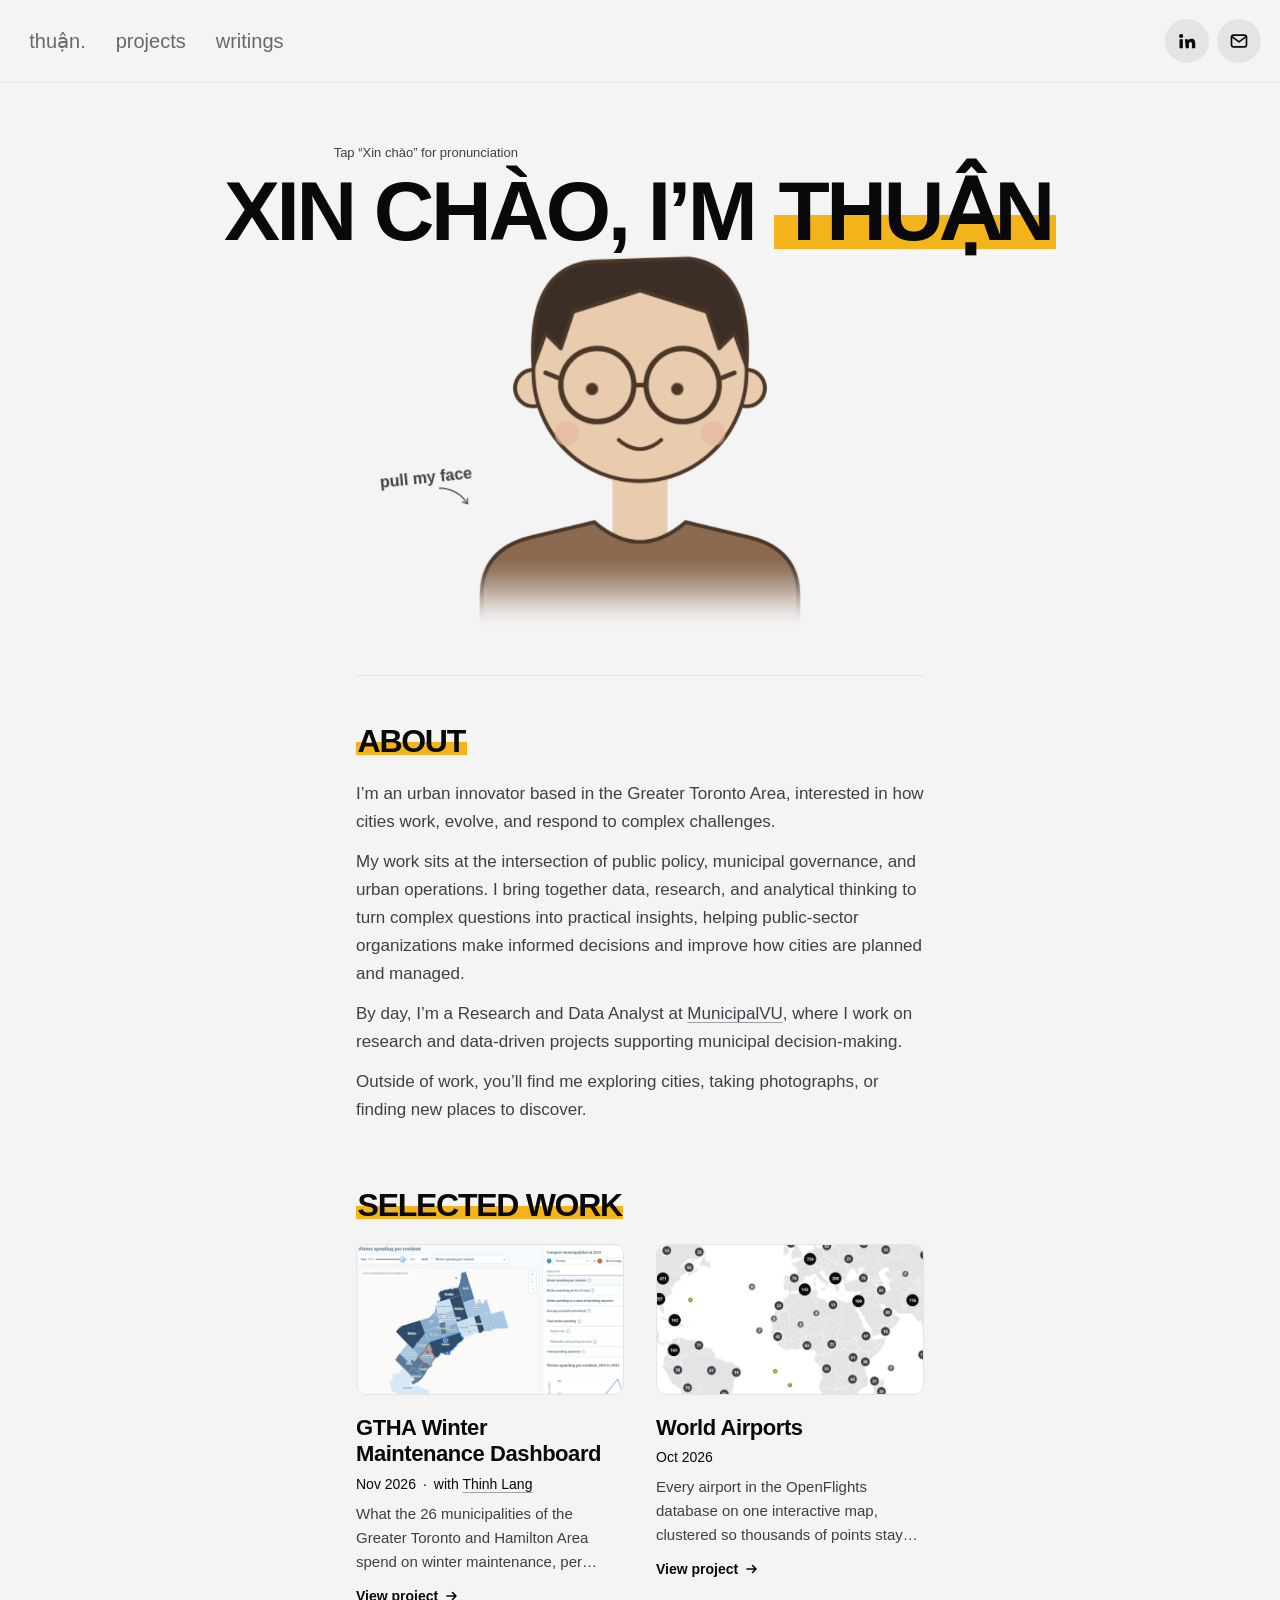
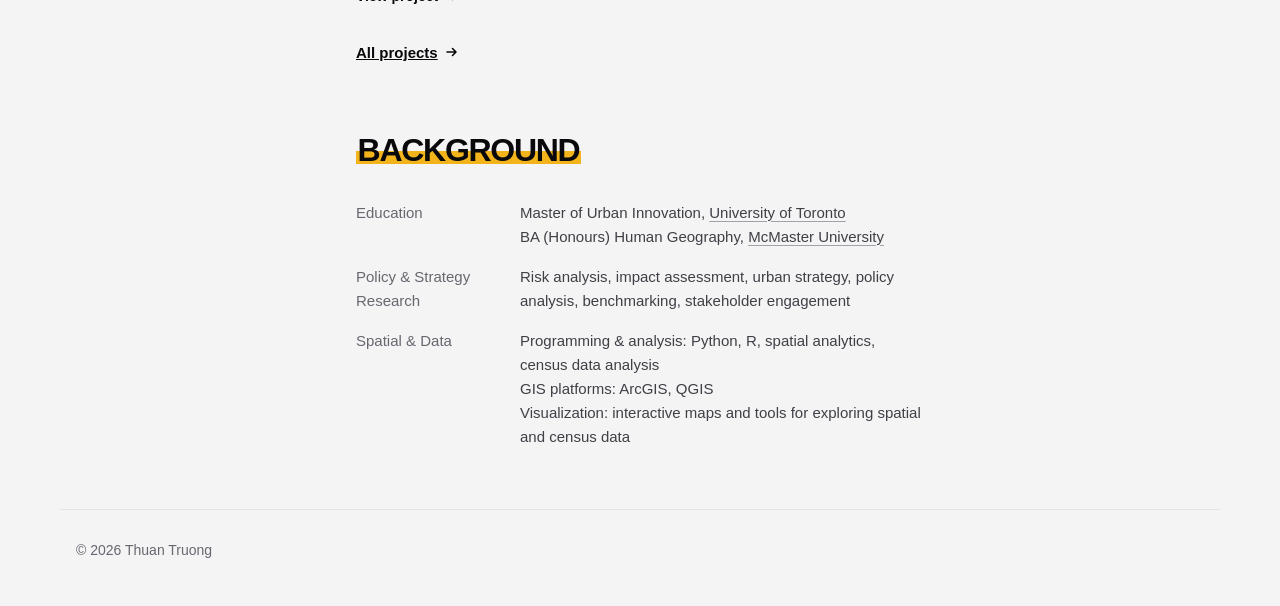
==== commit 2c93cafb: "New T monogram favicon in the site style; first published project wording Co-Authored-By: Claude Opu" ====
--- a/index.html
+++ b/index.html
@@ -37,9 +37,9 @@
   <meta name="keywords" content="Thuan Truong, urban innovation, university of toronto, Thuan Truong, Tim Truong">
 
   <!-- Favicons -->
-  <link rel="icon" href="/favicon.ico" sizes="32x32">
-  <link rel="icon" href="/favicon.svg" type="image/svg+xml">
-  <link rel="apple-touch-icon" href="/apple-touch-icon.png">
+  <link rel="icon" href="/favicon.ico?v=3" sizes="32x32">
+  <link rel="icon" href="/favicon.svg?v=3" type="image/svg+xml">
+  <link rel="apple-touch-icon" href="/apple-touch-icon.png?v=3">
 
   <!-- Browser Theme Colours -->
   <meta name="theme-color" content="#f4f4f5">
